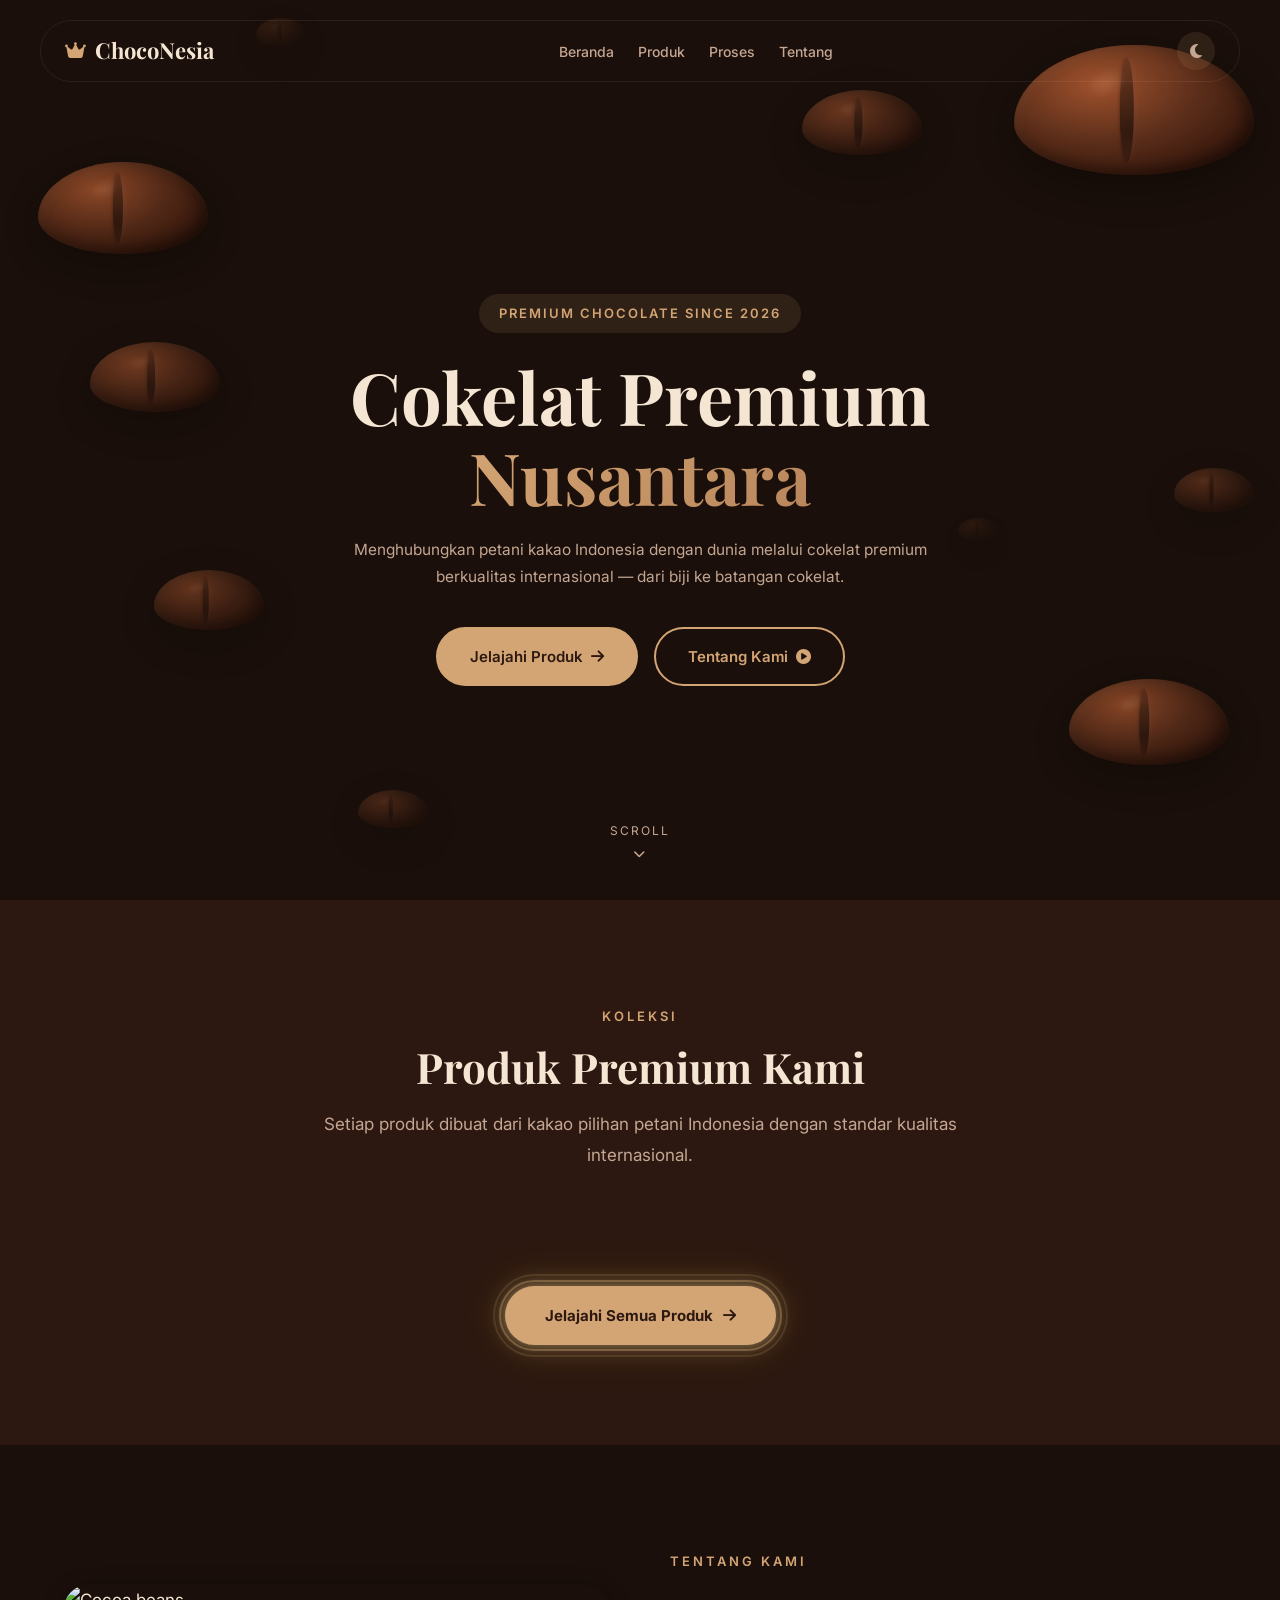
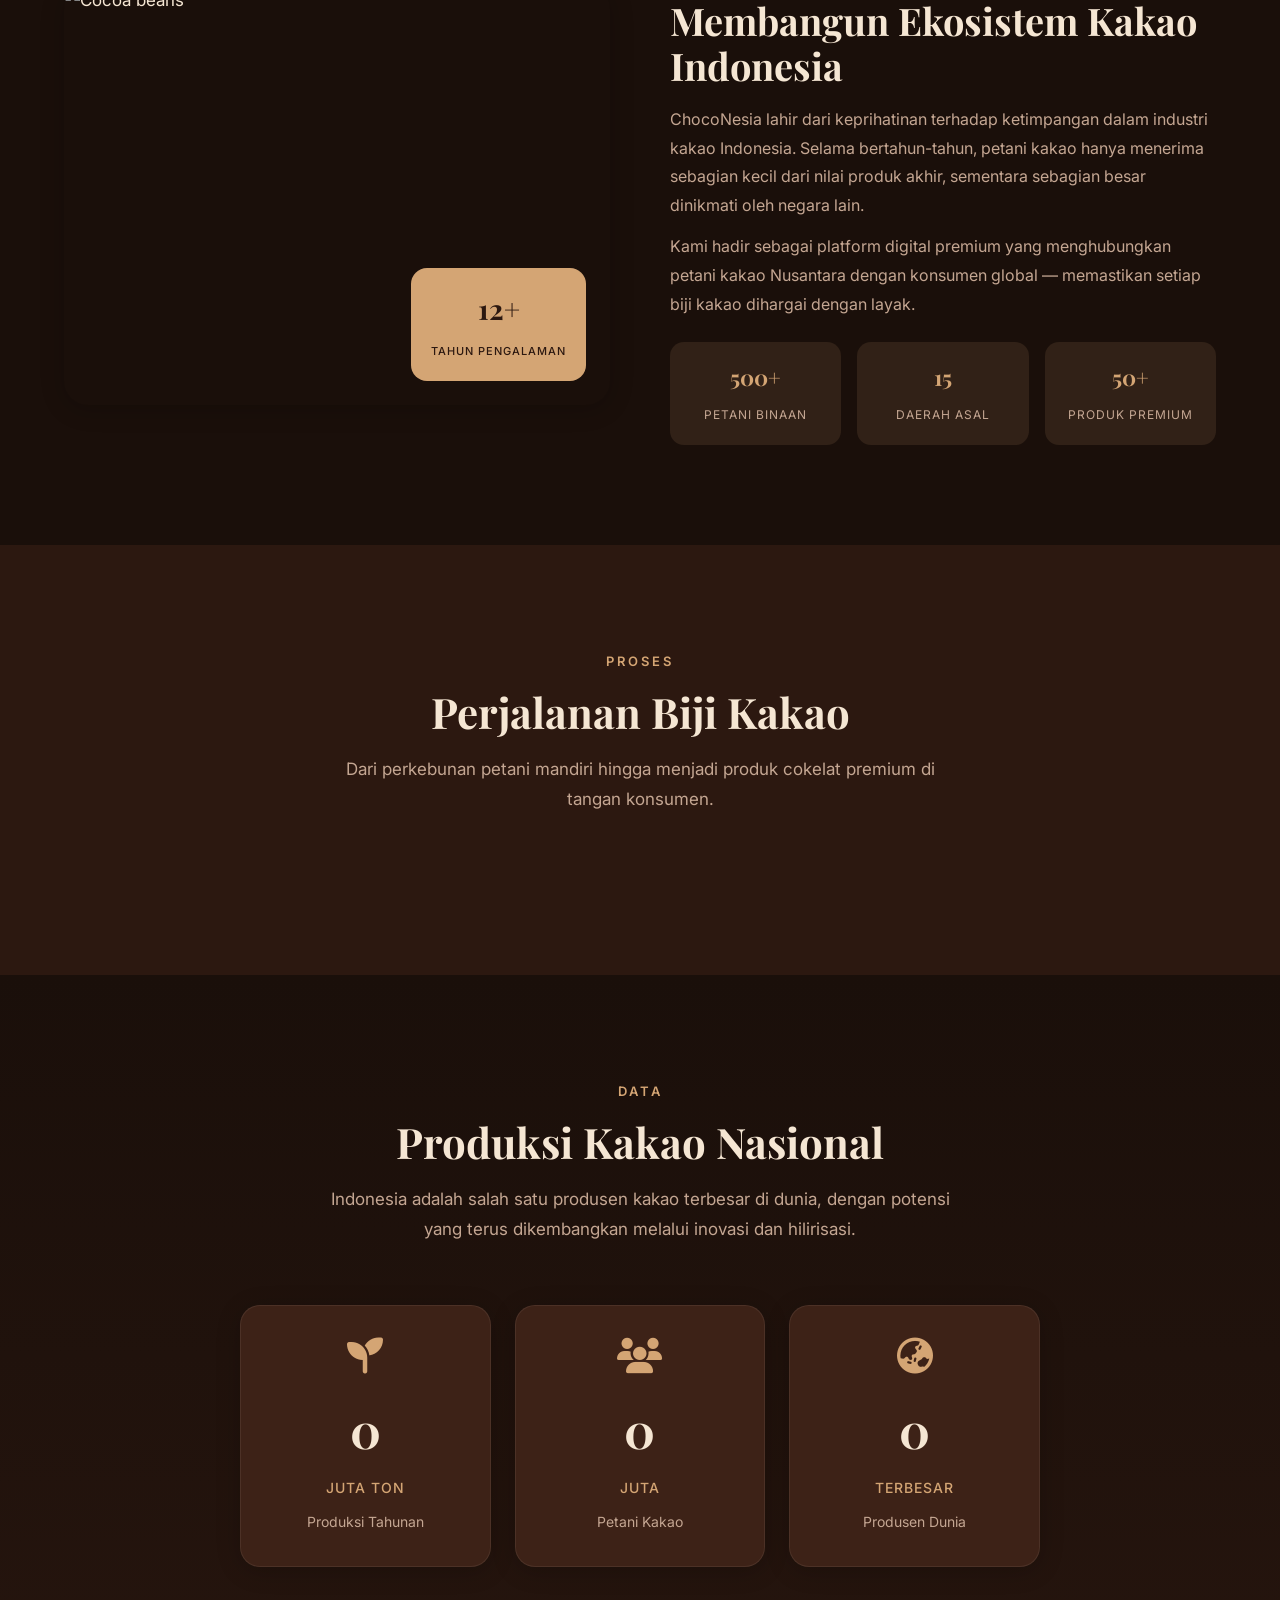
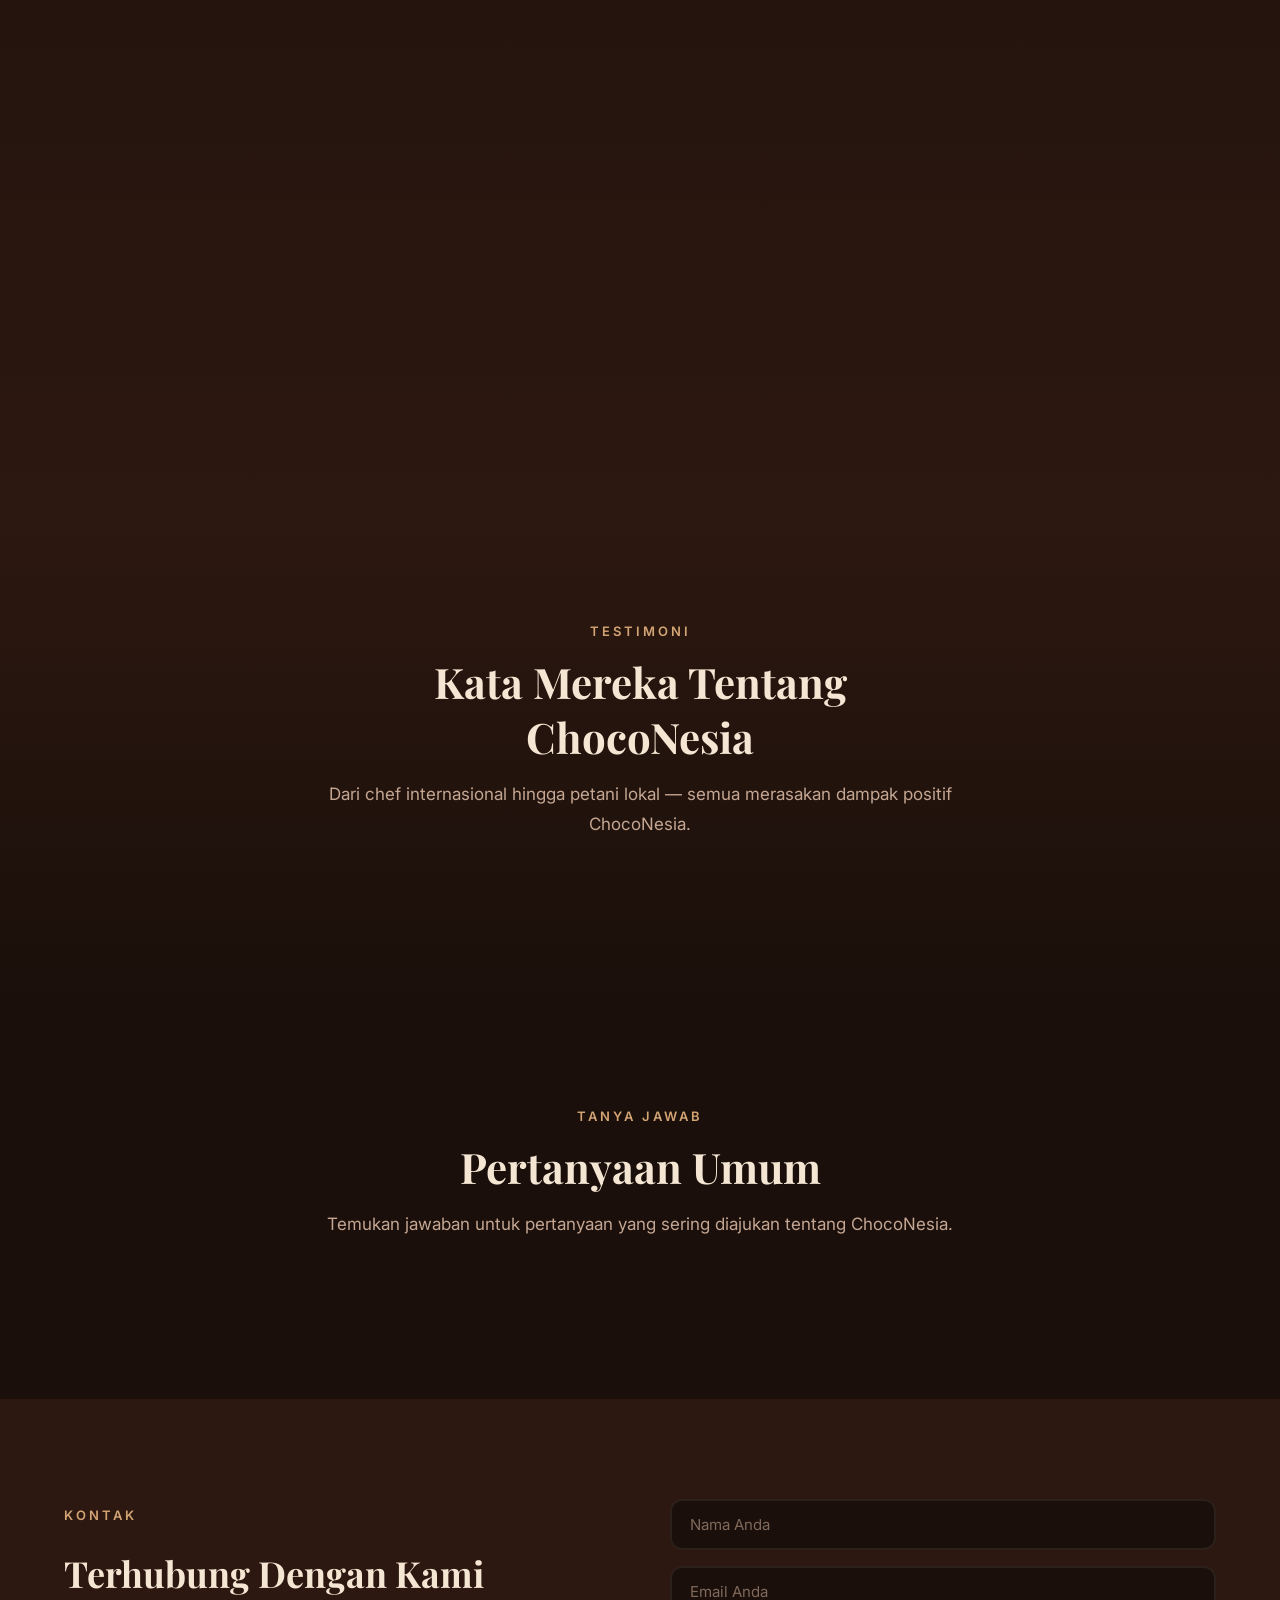
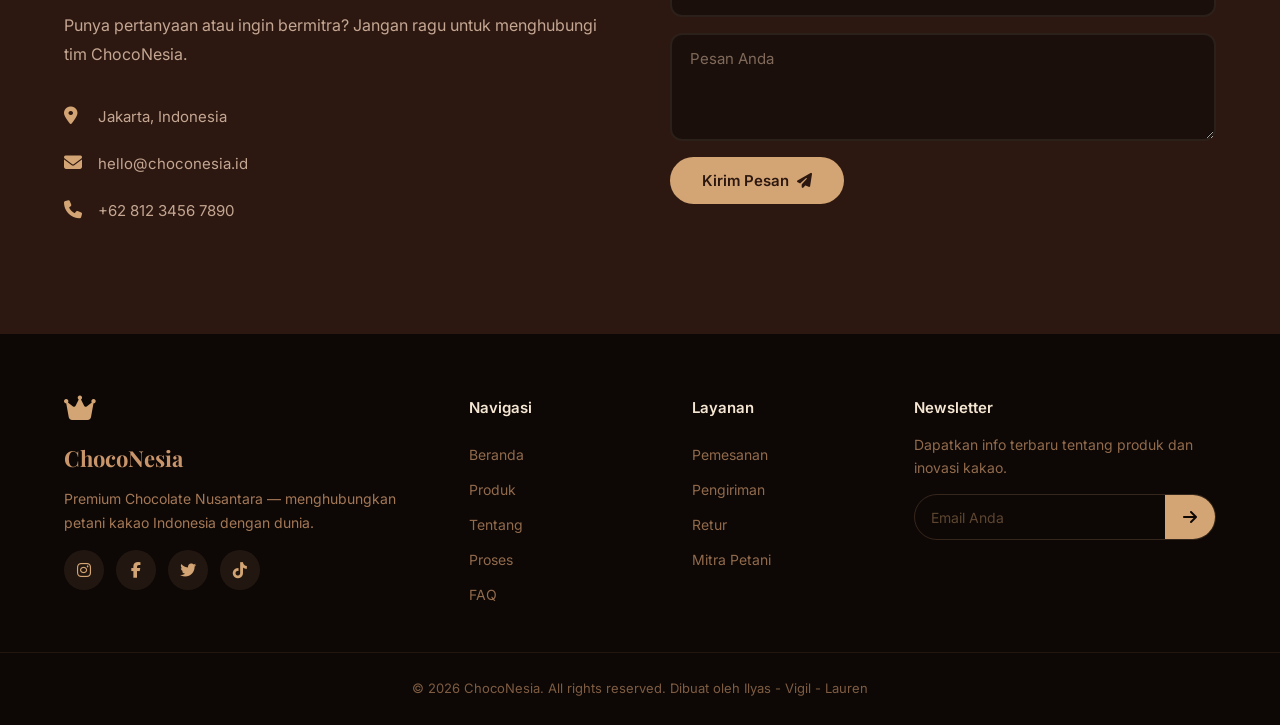
==== index.html @ caf0aa4d "update style dan index" ====
<!DOCTYPE html>
<html lang="id" data-theme="dark">

<head>
  <meta charset="UTF-8">
  <meta name="viewport" content="width=device-width, initial-scale=1.0">
  <title>ChocoNesia — Cokelat Premium Nusantara</title>
  <meta name="description"
    content="ChocoNesia — Platform digital premium untuk hilirisasi kakao Indonesia. Dari petani lokal ke konsumen global.">
  <link rel="preconnect" href="https://fonts.googleapis.com">
  <link
    href="https://fonts.googleapis.com/css2?family=Playfair+Display:wght@400;600;700&family=Inter:wght@300;400;500;600;700&display=swap"
    rel="stylesheet">
  <link rel="stylesheet" href="https://cdn.jsdelivr.net/npm/locomotive-scroll@4.1.4/dist/locomotive-scroll.min.css">
  <link rel="stylesheet" href="https://cdnjs.cloudflare.com/ajax/libs/font-awesome/6.5.1/css/all.min.css">
  <link rel="stylesheet" href="css/style.css">
  <link rel="icon" href="logo/cocoa-icon-fix-fix.png">
</head>

<body>
  <!-- LOADING SCREEN -->
  <!-- <div id="loading-screen">
    <div class="loader-bean">
      <img src="images/cocoa-removebg.png" alt="logo">
    </div>
    <p class="loader-text">ChocoNesia</p>
    <div class="loader-bar">
      <div class="loader-bar-fill"></div>
    </div>
  </div> -->

  <!-- NAVBAR -->
  <nav id="navbar">
    <div class="nav-inner container">
      <a href="#hero" class="nav-logo">
        <i class="fas fa-crown"></i> ChocoNesia
      </a>
      <ul id="nav-menu" class="nav-menu">
        <li><a href="#hero" class="nav-link">Beranda</a></li>
        <li><a href="produk.html" class="nav-link" data-section="products">Produk</a></li>
        <li><a href="proses.html" class="nav-link" data-section="timeline">Proses</a></li>
        <li><a href="tentang.html" class="nav-link" data-section="about">Tentang</a></li>
      </ul>
      <div class="nav-actions">
        <button id="theme-toggle" class="theme-btn" aria-label="Toggle theme">
          <i class="fas fa-moon"></i>
        </button>
        <button id="hamburger" class="hamburger" aria-label="Menu">
          <span></span><span></span><span></span>
        </button>
      </div>
    </div>
  </nav>
  <div id="scroll-bar" class="scroll-bar"></div>

  <div data-scroll-container id="scroll-container">

    <!-- HERO -->
    <section id="hero" class="hero">
      <div class="hero-particles" id="hero-particles"></div>
      <div class="container hero-content">
        <span class="hero-badge">Premium Chocolate Since 2026</span>
        <h1 class="hero-title">
          Cokelat Premium<br>
          <span class="hero-title-accent">Nusantara</span>
        </h1>
        <p class="hero-desc">
          Menghubungkan petani kakao Indonesia dengan dunia melalui cokelat premium<br>
          berkualitas internasional — dari biji ke batangan cokelat.
        </p>
        <div class="hero-actions">
          <a href="produk.html" class="btn-primary">Jelajahi Produk <i class="fas fa-arrow-right"></i></a>
          <a href="tentang.html" class="btn-outline">Tentang Kami <i class="fas fa-play-circle"></i></a>
        </div>
      </div>
      <div class="cocoa-bean bean-main" data-depth="1.0" data-rotate="30"></div>
      <div class="cocoa-bean bean-lg-1" data-depth="0.85" data-rotate="-25"></div>
      <div class="cocoa-bean bean-lg-2" data-depth="0.8" data-rotate="50"></div>
      <div class="cocoa-bean bean-md-1" data-depth="0.65" data-rotate="10"></div>
      <div class="cocoa-bean bean-md-2" data-depth="0.6" data-rotate="-40"></div>
      <div class="cocoa-bean bean-md-3" data-depth="0.55" data-rotate="60"></div>
      <div class="cocoa-bean bean-sm-1" data-depth="0.4" data-rotate="-15"></div>
      <div class="cocoa-bean bean-sm-2" data-depth="0.35" data-rotate="20"></div>
      <div class="cocoa-bean bean-tn-1" data-depth="0.2" data-rotate="-55"></div>
      <div class="cocoa-bean bean-tn-2" data-depth="0.15" data-rotate="35"></div>
      <div class="scroll-indicator">
        <span>Scroll</span>
        <i class="fas fa-chevron-down"></i>
      </div>
    </section>

    <!-- PRODUCTS -->
    <section id="products" class="section products">
      <div class="container">
        <div class="section-header">
          <span class="section-tag">Koleksi</span>
          <h2>Produk Premium Kami</h2>
          <p>Setiap produk dibuat dari kakao pilihan petani Indonesia dengan standar kualitas internasional.</p>
        </div>
        <div id="products-grid" class="products-grid"></div>
        <div class="explore-btn-wrapper">
          <a href="produk.html" class="btn-explore-all" id="btn-explore-all">
            <span>Jelajahi Semua Produk</span>
            <i class="fas fa-arrow-right"></i>
          </a>
        </div>
      </div>
    </section>

    <!-- ABOUT -->
    <section id="about" class="section about">
      <div class="container">
        <div class="about-grid">
          <div class="about-image">
            <div class="about-img-wrapper">
              <img src="https://cdn.britannica.com/60/190360-050-0A5E06CB/Cocoa-powder-cocoa-beans.jpg" alt="Cocoa beans"
                loading="lazy">
              <div class="about-exp-badge">
                <span class="about-exp-num">12+</span>
                <span>Tahun Pengalaman</span>
              </div>
            </div>
          </div>
          <div class="about-text">
            <span class="section-tag">Tentang Kami</span>
            <h2>Membangun Ekosistem Kakao Indonesia</h2>
            <p>ChocoNesia lahir dari keprihatinan terhadap ketimpangan dalam industri kakao Indonesia. Selama
              bertahun-tahun, petani kakao hanya menerima sebagian kecil dari nilai produk akhir, sementara sebagian
              besar dinikmati oleh negara lain.</p>
            <p>Kami hadir sebagai platform digital premium yang menghubungkan petani kakao Nusantara dengan konsumen
              global — memastikan setiap biji kakao dihargai dengan layak.</p>
            <div class="about-stats">
              <div><strong>500+</strong><span>Petani Binaan</span></div>
              <div><strong>15</strong><span>Daerah Asal</span></div>
              <div><strong>50+</strong><span>Produk Premium</span></div>
            </div>
          </div>
        </div>
      </div>
    </section>

    <!-- TIMELINE -->
    <section id="timeline" class="section timeline">
      <div class="container">
        <div class="section-header">
          <span class="section-tag">Proses</span>
          <h2>Perjalanan Biji Kakao</h2>
          <p>Dari perkebunan petani mandiri hingga menjadi produk cokelat premium di tangan konsumen.</p>
        </div>
        <div id="timeline-container" class="timeline-container"></div>
      </div>
    </section>

    <!-- STATISTICS -->
    <section id="statistics" class="section statistics">
      <div class="container">
        <div class="section-header">
          <span class="section-tag">Data</span>
          <h2>Produksi Kakao Nasional</h2>
          <p>Indonesia adalah salah satu produsen kakao terbesar di dunia, dengan potensi yang terus dikembangkan
            melalui inovasi dan hilirisasi.</p>
        </div>
        <div class="stats-grid">
          <div class="stat-card">
            <i class="fas fa-seedling"></i>
            <span class="counter-number" data-target="1.5">0</span>
            <span class="stat-unit">Juta Ton</span>
            <p>Produksi Tahunan</p>
          </div>
          <div class="stat-card">
            <i class="fas fa-users"></i>
            <span class="counter-number" data-target="1.8">0</span>
            <span class="stat-unit">Juta</span>
            <p>Petani Kakao</p>
          </div>
          <div class="stat-card">
            <i class="fas fa-globe-asia"></i>
            <span class="counter-number" data-target="3">0</span>
            <span class="stat-unit">Terbesar</span>
            <p>Produsen Dunia</p>
          </div>
        </div>
        <canvas id="production-chart" width="1100" height="400"></canvas>
      </div>
    </section>

    <!-- TESTIMONIALS -->
    <section id="testimonials" class="section testimonials">
      <div class="container">
        <div class="section-header">
          <span class="section-tag">Testimoni</span>
          <h2>Kata Mereka Tentang ChocoNesia</h2>
          <p>Dari chef internasional hingga petani lokal — semua merasakan dampak positif ChocoNesia.</p>
        </div>
        <div id="testimonials-grid" class="testimonials-grid"></div>
      </div>
    </section>

    <!-- FAQ -->
    <section id="faq" class="section faq">
      <div class="container">
        <div class="section-header">
          <span class="section-tag">Tanya Jawab</span>
          <h2>Pertanyaan Umum</h2>
          <p>Temukan jawaban untuk pertanyaan yang sering diajukan tentang ChocoNesia.</p>
        </div>
        <div id="faq-list" class="faq-list"></div>
      </div>
    </section>

    <!-- CONTACT -->
    <section id="contact" class="section contact">
      <div class="container">
        <div class="contact-grid">
          <div class="contact-info">
            <span class="section-tag">Kontak</span>
            <h2>Terhubung Dengan Kami</h2>
            <p>Punya pertanyaan atau ingin bermitra? Jangan ragu untuk menghubungi tim ChocoNesia.</p>
            <div class="contact-item"><i class="fas fa-map-marker-alt"></i><span>Jakarta, Indonesia</span></div>
            <div class="contact-item"><i class="fas fa-envelope"></i><span>hello@choconesia.id</span></div>
            <div class="contact-item"><i class="fas fa-phone"></i><span>+62 812 3456 7890</span></div>
          </div>
          <form class="contact-form">
            <input type="text" placeholder="Nama Anda" required>
            <input type="email" placeholder="Email Anda" required>
            <textarea rows="4" placeholder="Pesan Anda" required></textarea>
            <button type="submit" class="btn-primary">Kirim Pesan <i class="fas fa-paper-plane"></i></button>
          </form>
        </div>
      </div>
    </section>

    <!-- FOOTER -->
    <footer class="footer">
      <div class="container footer-grid">
        <div class="footer-brand">
          <i class="fas fa-crown footer-logo-icon"></i>
          <h3>ChocoNesia</h3>
          <p>Premium Chocolate Nusantara — menghubungkan petani kakao Indonesia dengan dunia.</p>
          <div class="footer-social">
            <a href="#" aria-label="Instagram"><i class="fab fa-instagram"></i></a>
            <a href="#" aria-label="Facebook"><i class="fab fa-facebook-f"></i></a>
            <a href="#" aria-label="Twitter"><i class="fab fa-twitter"></i></a>
            <a href="#" aria-label="TikTok"><i class="fab fa-tiktok"></i></a>
          </div>
        </div>
        <div class="footer-links">
          <h4>Navigasi</h4>
          <a href="#hero">Beranda</a>
          <a href="produk.html">Produk</a>
          <a href="tentang.html">Tentang</a>
          <a href="proses.html">Proses</a>
          <a href="#faq">FAQ</a>
        </div>
        <div class="footer-links">
          <h4>Layanan</h4>
          <a href="#">Pemesanan</a>
          <a href="#">Pengiriman</a>
          <a href="#">Retur</a>
          <a href="#">Mitra Petani</a>
        </div>
        <div class="footer-newsletter">
          <h4>Newsletter</h4>
          <p>Dapatkan info terbaru tentang produk dan inovasi kakao.</p>
          <div class="newsletter-form">
            <input type="email" placeholder="Email Anda">
            <button><i class="fas fa-arrow-right"></i></button>
          </div>
        </div>
      </div>
      <div class="footer-bottom">
        <p>&copy; 2026 ChocoNesia. All rights reserved. Dibuat oleh Ilyas - Vigil - Lauren</p>
      </div>
    </footer>

  </div>

  <!-- PRODUCT MODAL -->
  <div id="product-modal" class="modal">
    <div class="modal-overlay"></div>
    <div class="modal-content">
      <button id="modal-close" class="modal-close"><i class="fas fa-times"></i></button>
      <div id="modal-body"></div>
    </div>
  </div>

  <!-- BACK TO TOP -->
  <button id="back-to-top" class="back-to-top"><i class="fas fa-arrow-up"></i></button>

  <script src="https://cdn.jsdelivr.net/npm/chart.js@4.4.0/dist/chart.umd.min.js"></script>
  <script src="https://cdnjs.cloudflare.com/ajax/libs/vanilla-tilt/1.8.1/vanilla-tilt.min.js"></script>
  <script src="https://cdnjs.cloudflare.com/ajax/libs/gsap/3.12.5/gsap.min.js"></script>
  <script src="https://cdnjs.cloudflare.com/ajax/libs/gsap/3.12.5/ScrollTrigger.min.js"></script>
  <script src="https://cdn.jsdelivr.net/npm/locomotive-scroll@4.1.4/dist/locomotive-scroll.min.js"></script>
  <script src="js/script.js"></script>
</body>

</html>
---- css/style.css ----
/* ===== RESET & BASE ===== */
*, *::before, *::after {
  margin: 0;
  padding: 0;
  box-sizing: border-box;
}

html {
  scroll-behavior: smooth;
  overflow-x: hidden;
}

body {
  font-family: 'Inter', sans-serif;
  font-size: 17px;
  line-height: 1.8;
  background: var(--bg-primary);
  color: var(--text-primary);
  transition: background .5s ease, color .5s ease;
  overflow-x: hidden;
}

body.loading {
  overflow: hidden;
  height: 100vh;
}

img {
  max-width: 100%;
  display: block;
}

a {
  text-decoration: none;
  color: inherit;
}

ul {
  list-style: none;
}

button {
  cursor: pointer;
  border: none;
  background: none;
  font-family: inherit;
  font-size: inherit;
}

.container {
  width: 100%;
  max-width: 1200px;
  margin: 0 auto;
  padding: 0 24px;
}

.section {
  padding: 100px 0;
}

.section-header {
  text-align: center;
  max-width: 640px;
  margin: 0 auto 60px;
}

.section-header h2 {
  font-family: 'Playfair Display', serif;
  font-size: clamp(28px, 4vw, 42px);
  color: var(--heading-color);
  margin-bottom: 14px;
  line-height: 1.3;
}

.section-header p {
  color: var(--text-secondary);
  font-size: 17px;
  line-height: 1.8;
}

.section-tag {
  display: inline-block;
  font-size: 13px;
  font-weight: 600;
  letter-spacing: 3px;
  text-transform: uppercase;
  color: var(--accent);
  margin-bottom: 12px;
}

/* ===== CSS VARIABLES ===== */
:root {
  --bg-primary: #faf0e6;
  --bg-secondary: #f5e6d3;
  --bg-card: #ffffff;
  --text-primary: #2c1810;
  --text-secondary: #7a5a4a;
  --heading-color: #2c1810;
  --accent: #c9956b;
  --accent-hover: #b8855a;
  --accent-light: rgba(201, 149, 107, 0.12);
  --border-color: rgba(44, 24, 16, 0.08);
  --shadow: 0 4px 24px rgba(44, 24, 16, 0.06);
  --shadow-hover: 0 12px 48px rgba(44, 24, 16, 0.12);
  --navbar-bg: rgba(250, 240, 230, 0.85);
  --nav-link-hover: #c9956b;
  --modal-overlay: rgba(44, 24, 16, 0.5);
  --footer-bg: #2c1810;
  --footer-text: #d4a574;
  --btn-primary-text: #2c1810;
  --hero-overlay: linear-gradient(180deg, rgba(250,240,230,0) 0%, transparent 50%, rgba(250,240,230,0.4) 100%);
  --section-gradient: linear-gradient(180deg, var(--bg-secondary), var(--bg-primary));
  --section-gradient-alt: linear-gradient(180deg, var(--bg-primary), var(--bg-secondary));
}

[data-theme="dark"] {
  --bg-primary: #1a0f0a;
  --bg-secondary: #2c1810;
  --bg-card: #3d2217;
  --text-primary: #f5e6d3;
  --text-secondary: #c4a692;
  --heading-color: #f5e6d3;
  --accent: #d4a574;
  --accent-hover: #c9956b;
  --accent-light: rgba(212, 165, 116, 0.12);
  --border-color: rgba(245, 230, 211, 0.08);
  --shadow: 0 4px 24px rgba(0, 0, 0, 0.2);
  --shadow-hover: 0 12px 48px rgba(0, 0, 0, 0.3);
  --navbar-bg: rgba(26, 15, 10, 0.85);
  --nav-link-hover: #d4a574;
  --modal-overlay: rgba(0, 0, 0, 0.6);
  --footer-bg: #0d0705;
  --footer-text: #c9956b;
  --btn-primary-text: #2c1810;
  --hero-overlay: linear-gradient(180deg, rgba(26,15,10,0) 0%, transparent 50%, rgba(26,15,10,0.6) 100%);
  --section-gradient: linear-gradient(180deg, var(--bg-secondary), var(--bg-primary));
  --section-gradient-alt: linear-gradient(180deg, var(--bg-primary), var(--bg-secondary));
}

/* ===== LOADING SCREEN ===== */
/* #loading-screen {
  position: fixed;
  inset: 0;
  z-index: 10000;
  display: flex;
  flex-direction: column;
  align-items: center;
  justify-content: center;
  background: var(--bg-primary);
  transition: opacity .6s ease, visibility .6s ease;
}

#loading-screen.loaded {
  opacity: 0;
  visibility: hidden;
  pointer-events: none;
}

.loader-bean {
  font-size: 40px;
  color: var(--accent);
  animation: loaderPulse 1s ease-in-out infinite;
}

.loader-bean img {
  width: 100px;
  height: 100px;
  object-fit: contain;
} */

/* @keyframes loaderPulse {
  0%, 100% { transform: scale(1); }
  50% { transform: scale(1.25); }
}

.loader-text {
  font-family: 'Playfair Display', serif;
  font-size: 24px;
  color: var(--accent);
  margin-top: 16px;
  letter-spacing: 6px;
  text-transform: uppercase;
}

.loader-bar {
  width: 200px;
  height: 3px;
  background: var(--border-color);
  border-radius: 2px;
  margin-top: 20px;
  overflow: hidden;
}

.loader-bar-fill {
  width: 0;
  height: 100%;
  background: linear-gradient(90deg, var(--accent), #c9956b);
  border-radius: 2px;
  animation: loaderFill 2s ease forwards;
}

@keyframes loaderFill {
  0% { width: 0%; }
  100% { width: 100%; }
} */

/* ===== NAVBAR ===== */
#navbar {
  position: fixed;
  top: 20px;
  left: 24px;
  right: 24px;
  z-index: 9999;
  display: flex;
  justify-content: center;
  transition: all .4s ease;
  pointer-events: none;
}

.nav-inner {
  width: 100%;
  max-width: 1200px;
  display: flex;
  align-items: center;
  justify-content: space-between;
  padding: 10px 24px;
  border-radius: 100px;
  background: transparent;
  border: 1px solid var(--border-color);
  transition: all .4s ease;
  position: relative;
  pointer-events: auto;
  overflow: hidden;
}

#navbar.scrolled .nav-inner {
  background: var(--navbar-bg);
  backdrop-filter: blur(24px);
  -webkit-backdrop-filter: blur(24px);
  box-shadow: var(--shadow);
  border-color: var(--accent-light);
}

.nav-logo {
  font-family: 'Playfair Display', serif;
  font-size: 22px;
  font-weight: 700;
  display: flex;
  align-items: center;
  gap: 10px;
  color: var(--heading-color);
}

.nav-logo i {
  color: var(--accent);
  font-size: 18px;
}

.nav-menu {
  display: flex;
  align-items: center;
  gap: 24px;
}

.nav-link {
  font-size: 14px;
  font-weight: 500;
  color: var(--text-secondary);
  transition: color .3s;
  position: relative;
  padding: 4px 0;
}

.nav-link::after {
  content: '';
  position: absolute;
  bottom: 0;
  left: 0;
  width: 0;
  height: 2px;
  background: var(--accent);
  transition: width .3s;
  border-radius: 2px;
}

.nav-link:hover,
.nav-link.active {
  color: var(--nav-link-hover);
}

.nav-link.active::after,
.nav-link:hover::after {
  width: 100%;
}

.nav-actions {
  display: flex;
  align-items: center;
  gap: 10px;
}

.theme-btn {
  width: 38px;
  height: 38px;
  display: flex;
  align-items: center;
  justify-content: center;
  border-radius: 50%;
  color: var(--text-secondary);
  font-size: 16px;
  transition: all .3s;
  background: var(--accent-light);
}

.theme-btn:hover {
  color: var(--accent);
  background: var(--accent-light);
}

.hamburger {
  display: none;
  flex-direction: column;
  gap: 5px;
  padding: 4px;
  cursor: pointer;
}

.hamburger span {
  width: 24px;
  height: 2px;
  background: var(--heading-color);
  border-radius: 2px;
  transition: all .3s;
}

.hamburger.active span:nth-child(1) {
  transform: rotate(45deg) translate(5px, 5px);
}

.hamburger.active span:nth-child(2) {
  opacity: 0;
}

.hamburger.active span:nth-child(3) {
  transform: rotate(-45deg) translate(5px, -5px);
}

.scroll-bar {
  position: fixed;
  top: 0;
  left: 0;
  height: 3px;
  background: var(--accent);
  width: 0;
  transition: width .1s;
  z-index: 10000;
  border-radius: 0 2px 2px 0;
}

/* ===== HERO ===== */
.hero {
  min-height: 100vh;
  display: flex;
  align-items: center;
  justify-content: center;
  position: relative;
  overflow: hidden;
  background: var(--bg-primary);
  perspective: 1000px;
}

.hero::before {
  content: '';
  position: absolute;
  inset: 0;
  background: var(--hero-overlay);
  z-index: 1;
}

.hero-particles {
  position: absolute;
  inset: 0;
  z-index: 1;
  pointer-events: none;
}

.particle {
  position: absolute;
  border-radius: 50%;
  background: var(--accent);
  opacity: 0;
  animation: particleFloat 8s ease-in-out infinite;
}

@keyframes particleFloat {
  0%, 100% { opacity: 0; transform: translateY(0); }
  25% { opacity: 0.4; transform: translateY(-30px); }
  50% { opacity: 0.2; transform: translateY(-60px); }
  75% { opacity: 0.3; transform: translateY(-30px); }
}

.hero-content {
  position: relative;
  z-index: 2;
  text-align: center;
  max-width: 800px;
  padding-top: 80px;
}

.hero-badge {
  display: inline-block;
  padding: 8px 20px;
  background: var(--accent-light);
  color: var(--accent);
  font-size: 13px;
  font-weight: 600;
  letter-spacing: 2px;
  text-transform: uppercase;
  border-radius: 100px;
  margin-bottom: 24px;
}

.hero-title {
  font-family: 'Playfair Display', serif;
  font-size: clamp(36px, 6vw, 72px);
  font-weight: 700;
  color: var(--heading-color);
  line-height: 1.1;
  margin-bottom: 20px;
}

.hero-title-accent {
  background: linear-gradient(135deg, var(--accent), #b8855a);
  -webkit-background-clip: text;
  -webkit-text-fill-color: transparent;
  background-clip: text;
}

.hero-desc {
  font-size: clamp(15px, 1.2vw, 18px);
  color: var(--text-secondary);
  line-height: 1.8;
  margin-bottom: 36px;
}

.hero-actions {
  display: flex;
  gap: 16px;
  justify-content: center;
  flex-wrap: wrap;
}

.btn-primary {
  display: inline-flex;
  align-items: center;
  gap: 8px;
  padding: 14px 32px;
  background: var(--accent);
  color: var(--btn-primary-text);
  font-weight: 600;
  font-size: 15px;
  border-radius: 100px;
  transition: all .3s;
  border: 2px solid var(--accent);
}

.btn-primary:hover {
  background: var(--accent-hover);
  transform: translateY(-2px);
  box-shadow: 0 8px 24px rgba(201, 149, 107, 0.3);
}

.btn-outline {
  display: inline-flex;
  align-items: center;
  gap: 8px;
  padding: 14px 32px;
  color: var(--accent);
  font-weight: 600;
  font-size: 15px;
  border-radius: 100px;
  transition: all .3s;
  border: 2px solid var(--accent);
}

.btn-outline:hover {
  background: var(--accent);
  color: var(--btn-primary-text);
  transform: translateY(-2px);
}

.scroll-indicator {
  position: absolute;
  bottom: 40px;
  left: 50%;
  transform: translateX(-50%);
  z-index: 2;
  display: flex;
  flex-direction: column;
  align-items: center;
  gap: 6px;
  color: var(--text-secondary);
  font-size: 12px;
  letter-spacing: 2px;
  text-transform: uppercase;
  animation: bounce 2s infinite;
}

@keyframes bounce {
  0%, 100% { transform: translateX(-50%) translateY(0); }
  50% { transform: translateX(-50%) translateY(8px); }
}

/* ===== COCOA BEANS ===== */
.cocoa-bean {
  position: absolute;
  z-index: 1;
  pointer-events: none;
  will-change: transform;
  border-radius: 50% 50% 50% 50% / 60% 60% 40% 40%;
  background: radial-gradient(ellipse at 35% 30%, #a0522d, #5c2e1a 45%, #3b1a0e 75%, #241009);
  box-shadow: inset -6px -4px 16px rgba(0, 0, 0, 0.5), inset 3px 3px 12px rgba(255, 200, 150, 0.08), 0 12px 40px rgba(0, 0, 0, 0.3);
  overflow: hidden;
}

.cocoa-bean::before {
  content: '';
  position: absolute;
  top: 12%;
  left: 47%;
  width: 6%;
  height: 76%;
  background: linear-gradient(180deg, rgba(0, 0, 0, 0.15), rgba(0, 0, 0, 0.4) 30%, rgba(0, 0, 0, 0.5) 70%, rgba(0, 0, 0, 0.2));
  border-radius: 50%;
  transform: translateX(-50%);
  box-shadow: 2px 0 4px rgba(255, 255, 255, 0.04), -1px 0 3px rgba(0, 0, 0, 0.2);
}

.cocoa-bean::after {
  content: '';
  position: absolute;
  top: 18%;
  left: 30%;
  width: 18%;
  height: 22%;
  background: radial-gradient(ellipse, rgba(255, 220, 180, 0.10), transparent 70%);
  border-radius: 50%;
  transform: rotate(-25deg);
}

.bean-main { top: 5%; right: 2%; width: 240px; height: 130px; opacity: 1; }
.bean-main::before { top: 10%; height: 80%; }
.bean-lg-1 { top: 18%; left: 3%; width: 170px; height: 92px; opacity: 0.85; }
.bean-lg-2 { bottom: 15%; right: 4%; width: 160px; height: 86px; opacity: 0.8; }
.bean-md-1 { top: 38%; left: 7%; width: 130px; height: 70px; opacity: 0.65; }
.bean-md-2 { top: 10%; right: 28%; width: 120px; height: 65px; opacity: 0.6; }
.bean-md-3 { bottom: 30%; left: 12%; width: 110px; height: 60px; opacity: 0.55; }
.bean-sm-1 { top: 52%; right: 2%; width: 80px; height: 44px; opacity: 0.4; }
.bean-sm-2 { bottom: 8%; left: 28%; width: 70px; height: 38px; opacity: 0.35; }
.bean-tn-1 { top: 2%; left: 20%; width: 50px; height: 28px; opacity: 0.2; }
.bean-tn-2 { bottom: 40%; right: 22%; width: 40px; height: 22px; opacity: 0.15; }

/* ===== PRODUCTS ===== */
.products {
  background: var(--bg-secondary);
}

.products-grid {
  display: grid;
  grid-template-columns: repeat(auto-fill, minmax(260px, 1fr));
  gap: 28px;
}

.product-card {
  background: var(--bg-card);
  border-radius: 20px;
  overflow: hidden;
  box-shadow: var(--shadow);
  transition: all .4s;
  cursor: pointer;
  padding: 24px;
  text-align: center;
  border: 1px solid var(--border-color);
}

.product-card:hover {
  transform: translateY(-8px);
  box-shadow: var(--shadow-hover);
}

.product-card img {
  width: 100%;
  height: 200px;
  object-fit: cover;
  border-radius: 14px;
  margin-bottom: 18px;
}

.product-card h3 {
  font-family: 'Playfair Display', serif;
  font-size: 18px;
  color: var(--heading-color);
  margin-bottom: 8px;
}

.product-desc {
  font-size: 14px;
  color: var(--text-secondary);
  margin-bottom: 14px;
  line-height: 1.7;
  display: -webkit-box;
  -webkit-line-clamp: 2;
  -webkit-box-orient: vertical;
  overflow: hidden;
}

.product-price {
  display: block;
  font-size: 20px;
  font-weight: 700;
  color: var(--accent);
  margin-bottom: 16px;
}

.btn-detail {
  padding: 10px 24px;
  background: var(--accent);
  color: var(--btn-primary-text);
  font-weight: 600;
  font-size: 14px;
  border-radius: 100px;
  transition: all .3s;
  border: 2px solid var(--accent);
}

.btn-detail:hover {
  background: var(--accent-hover);
  transform: translateY(-2px);
}

.explore-btn-wrapper {
  display: flex;
  justify-content: center;
  margin-top: 56px;
}

.btn-explore-all {
  position: relative;
  display: inline-flex;
  align-items: center;
  gap: 10px;
  padding: 16px 40px;
  background: var(--accent);
  color: var(--btn-primary-text);
  font-family: 'Inter', sans-serif;
  font-size: 15px;
  font-weight: 700;
  border-radius: 100px;
  text-decoration: none;
  transition: transform 0.3s ease, background 0.3s ease;
  box-shadow:
    0 0 10px 2px rgba(255, 235, 180, 0.25),
    0 0 22px 6px rgba(255, 220, 130, 0.15),
    0 0 40px 12px rgba(255, 200, 80, 0.08);
}

.btn-explore-all:hover {
  transform: translateY(-4px) scale(1.04);
  background: var(--accent-hover);
  box-shadow:
    0 0 14px 4px rgba(255, 235, 180, 0.35),
    0 0 30px 10px rgba(255, 220, 130, 0.22),
    0 0 55px 18px rgba(255, 200, 80, 0.12);
}

.btn-explore-all::before,
.btn-explore-all::after {
  content: '';
  position: absolute;
  inset: -6px;
  border-radius: 100px;
  border: 2px solid rgba(255, 220, 150, 0.25);
  animation: explore-ring 2.4s ease-out infinite;
}
.btn-explore-all::after {
  inset: -12px;
  border-color: rgba(255, 220, 150, 0.12);
  animation-delay: 0.8s;
}

@keyframes explore-ring {
  0%   { transform: scale(1);    opacity: 0.7; }
  60%  { transform: scale(1.12); opacity: 0; }
  100% { transform: scale(1.12); opacity: 0; }
}

.btn-explore-all i {
  transition: transform 0.3s ease;
}
.btn-explore-all:hover i {
  transform: translateX(5px);
}

/* ===== MODAL ===== */
.modal {
  position: fixed;
  inset: 0;
  z-index: 10001;
  display: flex;
  align-items: center;
  justify-content: center;
  opacity: 0;
  visibility: hidden;
  transition: all .4s;
}

.modal.active {
  opacity: 1;
  visibility: visible;
}

.modal-overlay {
  position: absolute;
  inset: 0;
  background: var(--modal-overlay);
}

.modal-content {
  position: relative;
  background: var(--bg-card);
  border-radius: 24px;
  padding: 40px;
  max-width: 520px;
  width: 90%;
  max-height: 85vh;
  overflow-y: auto;
  box-shadow: 0 24px 80px rgba(0, 0, 0, 0.3);
  transform: scale(0.9) translateY(20px);
  transition: all .4s;
  border: 1px solid var(--border-color);
}

.modal.active .modal-content {
  transform: scale(1) translateY(0);
}

.modal-close {
  position: absolute;
  top: 16px;
  right: 20px;
  font-size: 22px;
  color: var(--text-secondary);
  transition: color .3s;
  z-index: 2;
  width: 36px;
  height: 36px;
  display: flex;
  align-items: center;
  justify-content: center;
  border-radius: 50%;
  background: var(--bg-secondary);
}

.modal-close:hover {
  color: var(--accent);
}

#modal-body img {
  width: 100%;
  height: 220px;
  object-fit: cover;
  border-radius: 14px;
  margin-bottom: 20px;
}

#modal-body h2 {
  font-family: 'Playfair Display', serif;
  font-size: 24px;
  color: var(--heading-color);
  margin-bottom: 8px;
}

.modal-price {
  font-size: 22px;
  font-weight: 700;
  color: var(--accent);
  margin-bottom: 14px;
}

.modal-desc {
  color: var(--text-secondary);
  font-size: 15px;
  line-height: 1.7;
  margin-bottom: 18px;
}

.modal-list {
  list-style: disc;
  padding-left: 20px;
}

.modal-list li {
  color: var(--text-secondary);
  padding: 4px 0;
  font-size: 14px;
}

/* ===== ABOUT ===== */
.about-grid {
  display: grid;
  grid-template-columns: 1fr 1fr;
  gap: 60px;
  align-items: center;
}

.about-img-wrapper {
  position: relative;
  border-radius: 24px;
  overflow: hidden;
  box-shadow: var(--shadow);
}

.about-img-wrapper img {
  width: 100%;
  height: 420px;
  object-fit: cover;
  transition: transform .6s;
}

.about-img-wrapper:hover img {
  transform: scale(1.04);
}

.about-exp-badge {
  position: absolute;
  bottom: 24px;
  right: 24px;
  background: var(--accent);
  color: var(--btn-primary-text);
  padding: 16px 20px;
  border-radius: 16px;
  text-align: center;
}

.about-exp-num {
  display: block;
  font-size: 28px;
  font-weight: 700;
  font-family: 'Playfair Display', serif;
}

.about-exp-badge span:last-child {
  font-size: 11px;
  font-weight: 500;
  text-transform: uppercase;
  letter-spacing: 1px;
}

.about-text h2 {
  font-family: 'Playfair Display', serif;
  font-size: clamp(24px, 3.5vw, 38px);
  color: var(--heading-color);
  margin: 12px 0 16px;
  line-height: 1.2;
}

.about-text p {
  color: var(--text-secondary);
  font-size: 16px;
  line-height: 1.8;
  margin-bottom: 12px;
}

.about-stats {
  display: grid;
  grid-template-columns: repeat(3, 1fr);
  gap: 16px;
  margin-top: 24px;
}

.about-stats div {
  background: var(--accent-light);
  padding: 16px;
  border-radius: 14px;
  text-align: center;
}

.about-stats strong {
  display: block;
  font-family: 'Playfair Display', serif;
  font-size: 22px;
  color: var(--accent);
}

.about-stats span {
  font-size: 12px;
  color: var(--text-secondary);
  letter-spacing: 1px;
  text-transform: uppercase;
}

/* ===== TIMELINE ===== */
.timeline {
  background: var(--bg-secondary);
}

.timeline-container {
  position: relative;
  max-width: 800px;
  margin: 0 auto;
  padding: 0 20px;
}

.timeline-container::before {
  content: '';
  position: absolute;
  left: 50%;
  transform: translateX(-50%);
  width: 3px;
  height: 100%;
  background: linear-gradient(180deg, var(--accent), transparent);
}

.timeline-item {
  display: flex;
  align-items: flex-start;
  margin-bottom: 48px;
  position: relative;
}

.timeline-item::before {
  content: '';
  position: absolute;
  left: 50%;
  transform: translateX(-50%);
  width: 16px;
  height: 16px;
  background: var(--accent);
  border-radius: 50%;
  top: 8px;
  z-index: 2;
  border: 4px solid var(--bg-secondary);
  box-shadow: 0 0 0 2px var(--accent), 0 0 0 6px rgba(0,0,0,0.06);
}

.timeline-item:nth-child(odd) {
  flex-direction: row;
  padding-right: calc(50% + 40px);
}

.timeline-item:nth-child(even) {
  flex-direction: row-reverse;
  padding-left: calc(50% + 40px);
}

.timeline-content {
  background: var(--bg-card);
  padding: 24px;
  border-radius: 16px;
  box-shadow: var(--shadow);
  border: 1px solid var(--border-color);
  width: 100%;
  opacity: 0;
  transform: translateY(20px);
  transition: all .6s ease;
}

.timeline-item.revealed .timeline-content {
  opacity: 1;
  transform: translateY(0);
}

.timeline-year {
  font-size: 12px;
  font-weight: 600;
  color: var(--accent);
  letter-spacing: 2px;
  text-transform: uppercase;
}

.timeline-content h3 {
  font-family: 'Playfair Display', serif;
  font-size: 18px;
  color: var(--heading-color);
  margin: 6px 0 8px;
}

.timeline-content p {
  font-size: 15px;
  color: var(--text-secondary);
  line-height: 1.7;
}

.timeline-icon {
  position: absolute;
  top: 4px;
  left: 50%;
  transform: translateX(-50%);
  width: 40px;
  height: 40px;
  display: flex;
  align-items: center;
  justify-content: center;
  border-radius: 50%;
  font-size: 16px;
  color: var(--accent);
  z-index: 3;
  margin-top: -28px;
}

/* ===== STATISTICS ===== */
.statistics {
  background: var(--section-gradient-alt);
}

.stats-grid {
  display: grid;
  grid-template-columns: repeat(3, 1fr);
  gap: 24px;
  max-width: 800px;
  margin: 0 auto 48px;
}

.stat-card {
  text-align: center;
  background: var(--bg-card);
  padding: 32px 20px;
  border-radius: 20px;
  box-shadow: var(--shadow);
  border: 1px solid var(--border-color);
  transition: all .4s;
}

.stat-card:hover {
  transform: translateY(-6px);
  box-shadow: var(--shadow-hover);
}

.stat-card i {
  font-size: 36px;
  color: var(--accent);
  margin-bottom: 12px;
}

.stat-card .counter-number {
  display: block;
  font-family: 'Playfair Display', serif;
  font-size: clamp(32px, 4vw, 48px);
  font-weight: 700;
  color: var(--heading-color);
}

.stat-unit {
  font-size: 14px;
  font-weight: 500;
  color: var(--accent);
  text-transform: uppercase;
  letter-spacing: 1px;
}

.stat-card p {
  font-size: 14px;
  color: var(--text-secondary);
  margin-top: 6px;
}

#production-chart {
  max-width: 100%;
  display: block;
  border-radius: 12px;
}

/* ===== TESTIMONIALS ===== */
.testimonials {
  background: linear-gradient(180deg, var(--bg-secondary), var(--bg-primary));
}

.testimonials-grid {
  display: grid;
  grid-template-columns: repeat(auto-fill, minmax(300px, 1fr));
  gap: 28px;
}

.testimonial-card {
  background: var(--bg-card);
  padding: 32px;
  border-radius: 20px;
  box-shadow: var(--shadow);
  border: 1px solid var(--border-color);
  transition: all .4s;
  position: relative;
}

.testimonial-card:hover {
  transform: translateY(-6px);
  box-shadow: var(--shadow-hover);
}

.quote {
  font-size: 60px;
  color: var(--accent);
  line-height: 1;
  margin-bottom: -16px;
  font-family: 'Playfair Display', serif;
  opacity: 0.4;
}

.testimonial-card p {
  color: var(--text-secondary);
  font-size: 15px;
  line-height: 1.8;
  margin-bottom: 20px;
  font-style: italic;
}

.testimonial-author {
  display: flex;
  align-items: center;
  gap: 14px;
  padding-top: 16px;
  border-top: 1px solid var(--border-color);
}

.avatar {
  width: 48px;
  height: 48px;
  border-radius: 50%;
  object-fit: cover;
  border: 2px solid var(--accent);
}

.testimonial-author h4 {
  font-size: 15px;
  color: var(--heading-color);
}

.testimonial-author span {
  font-size: 12px;
  color: var(--text-secondary);
}

/* ===== FAQ ===== */
.faq {
  background: var(--bg-primary);
}

.faq-list {
  max-width: 720px;
  margin: 0 auto;
}

.faq-item {
  border: 1px solid var(--border-color);
  border-radius: 16px;
  margin-bottom: 12px;
  overflow: hidden;
  background: var(--bg-card);
  transition: all .3s;
}

.faq-item:hover {
  border-color: var(--accent);
}

.faq-question {
  width: 100%;
  display: flex;
  align-items: center;
  justify-content: space-between;
  padding: 18px 24px;
  font-size: 16px;
  font-weight: 500;
  color: var(--heading-color);
  text-align: left;
  transition: all .3s;
}

.faq-question:hover {
  color: var(--accent);
}

.faq-icon {
  font-size: 14px;
  transition: transform .3s;
  color: var(--accent);
}

.faq-item.active .faq-icon {
  transform: rotate(45deg);
}

.faq-answer {
  max-height: 0;
  overflow: hidden;
  transition: max-height .4s ease;
}

.faq-answer-inner {
  padding: 0 24px 18px;
  font-size: 15px;
  color: var(--text-secondary);
  line-height: 1.8;
}

/* ===== CONTACT ===== */
.contact {
  background: var(--bg-secondary);
}

.contact-grid {
  display: grid;
  grid-template-columns: 1fr 1fr;
  gap: 60px;
}

.contact-info h2 {
  font-family: 'Playfair Display', serif;
  font-size: clamp(24px, 3vw, 36px);
  color: var(--heading-color);
  margin: 12px 0 16px;
  line-height: 1.2;
}

.contact-info > p {
  color: var(--text-secondary);
  font-size: 16px;
  line-height: 1.8;
  margin-bottom: 24px;
}

.contact-item {
  display: flex;
  align-items: center;
  gap: 14px;
  padding: 10px 0;
  color: var(--text-secondary);
  font-size: 15px;
}

.contact-item i {
  width: 20px;
  color: var(--accent);
  font-size: 18px;
}

.contact-form {
  display: flex;
  flex-direction: column;
  gap: 16px;
}

.contact-form input,
.contact-form textarea {
  padding: 14px 18px;
  border: 2px solid var(--border-color);
  border-radius: 12px;
  font-size: 15px;
  font-family: 'Inter', sans-serif;
  background: var(--bg-primary);
  color: var(--text-primary);
  transition: all .3s;
  outline: none;
}

.contact-form input:focus,
.contact-form textarea:focus {
  border-color: var(--accent);
}

.contact-form input::placeholder,
.contact-form textarea::placeholder {
  color: var(--text-secondary);
  opacity: 0.6;
}

.contact-form .btn-primary {
  align-self: flex-start;
  border: none;
}

/* ===== FOOTER ===== */
.footer {
  background: var(--footer-bg);
  color: var(--footer-text);
  padding: 60px 0 0;
}

.footer-grid {
  display: grid;
  grid-template-columns: 2fr 1fr 1fr 1.5fr;
  gap: 40px;
}

.footer-brand h3 {
  font-family: 'Playfair Display', serif;
  font-size: 22px;
  margin: 12px 0 8px;
}

.footer-brand p {
  font-size: 14px;
  line-height: 1.7;
  opacity: 0.8;
}

.footer-logo-icon {
  font-size: 28px;
  color: var(--accent);
}

.footer-social {
  display: flex;
  gap: 12px;
  margin-top: 16px;
}

.footer-social a {
  width: 40px;
  height: 40px;
  display: flex;
  align-items: center;
  justify-content: center;
  border-radius: 50%;
  background: rgba(212, 165, 116, 0.1);
  color: var(--accent);
  transition: all .3s;
  font-size: 16px;
}

.footer-social a:hover {
  background: var(--accent);
  color: var(--footer-bg);
}

.footer-links h4 {
  font-size: 15px;
  font-weight: 600;
  margin-bottom: 16px;
  color: #f5e6d3;
}

.footer-links a {
  display: block;
  font-size: 14px;
  padding: 5px 0;
  opacity: 0.7;
  transition: all .3s;
}

.footer-links a:hover {
  opacity: 1;
  color: var(--accent);
  padding-left: 6px;
}

.footer-newsletter h4 {
  font-size: 15px;
  font-weight: 600;
  margin-bottom: 12px;
  color: #f5e6d3;
}

.footer-newsletter p {
  font-size: 14px;
  opacity: 0.7;
  margin-bottom: 14px;
  line-height: 1.7;
}

.newsletter-form {
  display: flex;
  border: 1px solid rgba(212, 165, 116, 0.2);
  border-radius: 100px;
  overflow: hidden;
}

.newsletter-form input {
  flex: 1;
  padding: 12px 16px;
  border: none;
  background: transparent;
  color: #f5e6d3;
  font-size: 14px;
  font-family: 'Inter', sans-serif;
  outline: none;
}

.newsletter-form input::placeholder {
  color: rgba(212, 165, 116, 0.4);
}

.newsletter-form button {
  padding: 12px 18px;
  background: var(--accent);
  color: var(--footer-bg);
  font-size: 16px;
  transition: all .3s;
}

.newsletter-form button:hover {
  background: var(--accent-hover);
}

.footer-bottom {
  text-align: center;
  padding: 24px 0;
  margin-top: 40px;
  border-top: 1px solid rgba(212, 165, 116, 0.1);
}

.footer-bottom p {
  font-size: 13px;
  opacity: 0.6;
}

.footer-bottom i {
  color: var(--accent);
}

/* ===== BACK TO TOP ===== */
.back-to-top {
  position: fixed;
  bottom: 30px;
  right: 30px;
  width: 48px;
  height: 48px;
  border-radius: 50%;
  background: var(--accent);
  color: var(--btn-primary-text);
  font-size: 18px;
  display: flex;
  align-items: center;
  justify-content: center;
  box-shadow: 0 4px 16px rgba(201, 149, 107, 0.3);
  z-index: 999;
  opacity: 0;
  visibility: hidden;
  transform: translateY(12px);
  transition: all .3s;
}

.back-to-top.visible {
  opacity: 1;
  visibility: visible;
  transform: translateY(0);
}

.back-to-top:hover {
  background: var(--accent-hover);
  transform: translateY(-3px);
}

/* ===== RESPONSIVE ===== */
@media (max-width: 992px) {
  .about-grid,
  .contact-grid,
  .footer-grid {
    grid-template-columns: 1fr;
    gap: 40px;
  }
  .footer-grid {
    grid-template-columns: 1fr 1fr;
  }
  .cocoa-bean {
    display: none;
  }
  .bean-main {
    display: block;
  }
}

@media (max-width: 768px) {
  #navbar {
    top: 12px;
    left: 12px;
    right: 12px;
    z-index: 9999;
  }
  .nav-inner {
    padding: 8px 16px;
    overflow: visible;
  }
  .nav-menu {
    position: fixed;
    top: 0;
    right: -100%;
    width: 280px;
    height: 100dvh;
    background: var(--bg-primary);
    flex-direction: column;
    padding: 90px 28px 32px;
    gap: 6px;
    transition: right .35s cubic-bezier(0.4, 0, 0.2, 1);
    box-shadow: -8px 0 40px rgba(0, 0, 0, 0.2);
    z-index: 9998;
    overflow-y: auto;
  }
  .nav-menu.active {
    right: 0;
  }
  .nav-menu::before {
    content: '';
    position: fixed;
    inset: 0;
    background: rgba(0, 0, 0, 0.4);
    z-index: -1;
    opacity: 0;
    visibility: hidden;
    transition: opacity .35s ease, visibility .35s ease;
    pointer-events: none;
    width: 100vw;
    height: 100vh;
  }
  .nav-menu.active::before {
    opacity: 1;
    visibility: visible;
    pointer-events: auto;
  }
  .nav-link {
    font-size: 15px;
    padding: 10px 0;
    display: block;
    width: 100%;
    border-bottom: 1px solid var(--border-color);
  }
  .nav-link::after {
    display: none;
  }
  .nav-link.active {
    color: var(--accent);
  }
  .hamburger {
    display: flex;
    z-index: 10000;
    position: relative;
  }
  .nav-link {
    font-size: 15px;
  }
  .hero-actions {
    flex-direction: column;
    align-items: center;
  }
  .about-grid,
  .contact-grid {
    grid-template-columns: 1fr;
    gap: 32px;
  }
  .stats-grid {
    grid-template-columns: 1fr;
    max-width: 360px;
  }
  .products-grid {
    grid-template-columns: repeat(auto-fill, minmax(220px, 1fr));
  }
  .timeline-item:nth-child(odd),
  .timeline-item:nth-child(even) {
    padding: 0 0 0 40px;
    flex-direction: row;
  }
  .timeline-container::before {
    left: 20px;
    transform: none;
  }
  .timeline-item::before {
    left: 20px;
    transform: none;
  }
  .timeline-icon {
    left: 20px;
    transform: none;
    margin-top: -28px;
  }
  .footer-grid {
    grid-template-columns: 1fr;
  }
  .section {
    padding: 60px 0;
  }
  .section-header {
    margin-bottom: 40px;
  }
  .filter-tabs {
    order: 3;
    width: 100%;
    overflow-x: auto;
    flex-wrap: nowrap;
    padding-bottom: 4px;
    -webkit-overflow-scrolling: touch;
  }
  .filter-btn {
    flex-shrink: 0;
    font-size: 11px;
    padding: 6px 14px;
  }
  .sort-wrapper {
    width: 100%;
  }
  .sort-select {
    width: 100%;
  }
}

@media (max-width: 480px) {
  #navbar {
    top: 8px;
    left: 8px;
    right: 8px;
  }
  .nav-inner {
    padding: 6px 12px;
  }
  .nav-logo {
    font-size: 18px;
  }
  .nav-logo i {
    font-size: 15px;
  }
  .theme-btn {
    width: 34px;
    height: 34px;
    font-size: 14px;
  }
  .hero-title {
    font-size: clamp(28px, 10vw, 40px);
  }
  .products-grid {
    grid-template-columns: 1fr;
  }
  .testimonials-grid {
    grid-template-columns: 1fr;
  }
  .modal-content {
    padding: 24px;
  }
}

/* ===== LOCOMOTIVE SCROLLBAR ===== */
.c-scrollbar {
  width: 6px;
}

.c-scrollbar_thumb {
  background: var(--accent);
  opacity: 0.3;
  border-radius: 3px;
  width: 4px;
  margin: 0 1px;
  transition: opacity .3s;
}

.c-scrollbar:hover .c-scrollbar_thumb {
  opacity: 0.6;
}

.has-scroll-scrolling .c-scrollbar_thumb {
  opacity: 0.5;
}

/* ===== HALAMAN PRODUK ===== */
.produk-hero {
  background: var(--bg-primary);
  padding: 140px 0 60px;
  text-align: center;
  position: relative;
  overflow: hidden;
}

.produk-hero::before {
  content: '';
  position: absolute;
  top: -100px; left: 50%;
  transform: translateX(-50%);
  width: 600px; height: 600px;
  background: radial-gradient(circle, var(--accent-glow, rgba(210,105,30,0.15)) 0%, transparent 70%);
  pointer-events: none;
}

.produk-hero-badge {
  display: inline-block;
  background: var(--accent-alpha, rgba(210,105,30,0.15));
  color: var(--accent);
  border: 1px solid var(--accent);
  border-radius: 100px;
  padding: 6px 18px;
  font-size: 13px;
  font-weight: 600;
  letter-spacing: 1px;
  text-transform: uppercase;
  margin-bottom: 18px;
}

.produk-hero h1 {
  font-family: 'Playfair Display', serif;
  font-size: clamp(32px, 5vw, 52px);
  color: var(--heading-color);
  margin-bottom: 14px;
}

.produk-hero h1 span { color: var(--accent); }

.produk-hero p {
  color: var(--text-secondary);
  font-size: 16px;
  max-width: 520px;
  margin: 0 auto;
}

/* ===== TOOLBAR ===== */
.produk-toolbar {
  background: var(--bg-secondary);
  padding: 32px 0 0;
  position: sticky;
  top: 70px;
  z-index: 100;
  border-bottom: 1px solid var(--border-color);
}

.toolbar-inner {
  display: flex;
  flex-wrap: wrap;
  align-items: center;
  gap: 14px;
  padding-bottom: 20px;
}

.search-box {
  flex: 1;
  min-width: 220px;
  position: relative;
}

.search-box i {
  position: absolute;
  left: 16px;
  top: 50%;
  transform: translateY(-50%);
  color: var(--text-secondary);
  font-size: 14px;
}

.search-box input {
  width: 100%;
  padding: 12px 16px 12px 42px;
  background: var(--bg-card);
  border: 1px solid var(--border-color);
  border-radius: 100px;
  color: var(--text-primary);
  font-family: 'Inter', sans-serif;
  font-size: 14px;
  outline: none;
  transition: border-color .3s;
}

.search-box input:focus { border-color: var(--accent); }
.search-box input::placeholder { color: var(--text-secondary); }

.filter-tabs {
  display: flex;
  gap: 6px;
  flex-wrap: wrap;
}

.filter-btn {
  padding: 8px 18px;
  background: var(--bg-card);
  border: 1px solid var(--border-color);
  border-radius: 100px;
  color: var(--text-secondary);
  font-family: 'Inter', sans-serif;
  font-size: 12px;
  font-weight: 600;
  letter-spacing: 0.5px;
  text-transform: uppercase;
  cursor: pointer;
  transition: all .3s ease;
  white-space: nowrap;
}

.filter-btn:hover {
  border-color: var(--accent);
  color: var(--accent);
  background: var(--accent-light);
}

.filter-btn.active {
  background: var(--accent);
  border-color: var(--accent);
  color: var(--btn-primary-text);
  box-shadow: 0 2px 12px rgba(201, 149, 107, 0.3);
}

.sort-wrapper {
  position: relative;
  display: flex;
  align-items: center;
}

.sort-wrapper i {
  position: absolute;
  left: 14px;
  color: var(--accent);
  font-size: 14px;
  pointer-events: none;
  z-index: 1;
}

.sort-select {
  padding: 10px 16px 10px 38px;
  background: var(--bg-card);
  border: 1.5px solid var(--border-color);
  border-radius: 100px;
  color: var(--text-primary);
  font-family: 'Inter', sans-serif;
  font-size: 13px;
  font-weight: 600;
  outline: none;
  cursor: pointer;
  transition: all .3s;
  appearance: none;
  -webkit-appearance: none;
  -moz-appearance: none;
  background-image: url("data:image/svg+xml,%3Csvg xmlns='http://www.w3.org/2000/svg' width='10' height='6' viewBox='0 0 10 6'%3E%3Cpath d='M1 1l4 4 4-4' stroke='%23c9956b' stroke-width='1.5' fill='none' stroke-linecap='round'/%3E%3C/svg%3E");
  background-repeat: no-repeat;
  background-position: right 14px center;
  padding-right: 36px;
}

.sort-select:hover {
  border-color: var(--accent);
}

.sort-select:focus {
  border-color: var(--accent);
  box-shadow: 0 0 0 3px var(--accent-light);
}

/* ===== PRODUK SECTION ===== */
.produk-section {
  background: var(--bg-secondary);
  padding: 48px 0 80px;
}

/* ===== OVERRIDE CARD UNTUK HALAMAN PRODUK ===== */
#produk-grid .product-card {
  text-align: left;
  padding: 0;
  overflow: hidden;
}

#produk-grid .product-card .card-img-wrapper {
  position: relative;
  overflow: hidden;
}

#produk-grid .product-card img {
  width: 100%;
  height: 220px;
  object-fit: cover;
  border-radius: 0;
  margin-bottom: 0;
  transition: transform .5s ease;
}

#produk-grid .product-card:hover img {
  transform: scale(1.06);
}

#produk-grid .product-card .card-badge {
  position: absolute;
  top: 14px;
  left: 14px;
  background: var(--accent);
  color: #fff;
  font-size: 11px;
  font-weight: 700;
  text-transform: uppercase;
  letter-spacing: .8px;
  padding: 4px 10px;
  border-radius: 100px;
}

#produk-grid .card-body {
  padding: 22px;
}

#produk-grid .card-category {
  font-size: 11px;
  font-weight: 600;
  text-transform: uppercase;
  letter-spacing: 1px;
  color: var(--accent);
  margin-bottom: 6px;
}

#produk-grid .product-card h3 {
  font-size: 17px;
  margin-bottom: 8px;
  text-align: left;
}

#produk-grid .card-stars {
  color: #f59e0b;
  font-size: 12px;
  margin-bottom: 12px;
}

#produk-grid .product-desc {
  font-size: 13px;
  margin-bottom: 16px;
  text-align: left;
}

#produk-grid .card-footer {
  display: flex;
  align-items: center;
  justify-content: space-between;
  gap: 12px;
}

#produk-grid .product-price {
  margin-bottom: 0;
  font-size: 18px;
  display: inline;
}

#produk-grid .btn-detail {
  padding: 9px 20px;
  font-size: 13px;
  flex-shrink: 0;
}

/* ===== PAGINATION ===== */
.pagination {
  display: flex;
  align-items: center;
  justify-content: center;
  gap: 8px;
  margin-top: 48px;
  flex-wrap: wrap;
}

.page-btn {
  width: 40px;
  height: 40px;
  border-radius: 10px;
  border: 1.5px solid var(--border-color);
  background: var(--bg-card);
  color: var(--text-secondary);
  font-family: 'Inter', sans-serif;
  font-size: 14px;
  font-weight: 600;
  cursor: pointer;
  transition: all .25s ease;
  display: flex;
  align-items: center;
  justify-content: center;
}

.page-btn:hover:not(.disabled):not(.active) {
  border-color: var(--accent);
  color: var(--accent);
  background: var(--bg-card);
}

.page-btn.active {
  background: var(--accent);
  border-color: var(--accent);
  color: #2c1810;
  box-shadow: 0 4px 12px rgba(201, 149, 107, 0.35);
}

.page-btn.disabled {
  opacity: 0.35;
  cursor: not-allowed;
}

.page-prev,
.page-next {
  font-size: 12px;
}

/* ===== HALAMAN PROSES ===== */
.proses-section {
  background: var(--bg-secondary);
  padding: 60px 0 100px;
}

.proses-timeline {
  max-width: 860px;
  margin: 0 auto;
  display: flex;
  flex-direction: column;
  gap: 32px;
}

.proses-card {
  display: flex;
  align-items: flex-start;
  gap: 24px;
  background: var(--bg-card);
  border: 1px solid var(--border-color);
  border-radius: 20px;
  padding: 32px;
  transition: all .4s ease;
  position: relative;
  overflow: hidden;
}

.proses-card::before {
  content: '';
  position: absolute;
  top: 0;
  left: 0;
  width: 4px;
  height: 100%;
  background: linear-gradient(180deg, var(--accent), transparent 80%);
  border-radius: 4px 0 0 4px;
}

.proses-card:hover {
  transform: translateX(6px);
  box-shadow: var(--shadow-hover);
  border-color: var(--accent-light);
}

.proses-num {
  font-family: 'Playfair Display', serif;
  font-size: 32px;
  font-weight: 700;
  color: var(--accent);
  opacity: 0.3;
  line-height: 1;
  flex-shrink: 0;
  width: 48px;
}

.proses-icon {
  flex-shrink: 0;
  width: 52px;
  height: 52px;
  display: flex;
  align-items: center;
  justify-content: center;
  background: var(--accent-light);
  border-radius: 14px;
  font-size: 22px;
  color: var(--accent);
  transition: all .3s ease;
}

.proses-card:hover .proses-icon {
  background: var(--accent);
  color: var(--btn-primary-text);
  transform: scale(1.05);
}

.proses-body {
  flex: 1;
  min-width: 0;
}

.proses-body h3 {
  font-family: 'Playfair Display', serif;
  font-size: 20px;
  color: var(--heading-color);
  margin-bottom: 10px;
}

.proses-body p {
  font-size: 15px;
  color: var(--text-secondary);
  line-height: 1.8;
  margin-bottom: 14px;
}

.proses-tags {
  display: flex;
  flex-wrap: wrap;
  gap: 8px;
}

.proses-tags span {
  display: inline-block;
  padding: 4px 14px;
  background: var(--accent-light);
  color: var(--accent);
  font-size: 11px;
  font-weight: 600;
  letter-spacing: 0.5px;
  text-transform: uppercase;
  border-radius: 100px;
  border: 1px solid transparent;
  transition: all .3s ease;
}

.proses-tags span:hover {
  border-color: var(--accent);
}

@media (max-width: 768px) {
  .proses-card {
    flex-direction: column;
    gap: 14px;
    padding: 24px;
  }
  .proses-num {
    width: auto;
    font-size: 24px;
  }
  .proses-icon {
    width: 44px;
    height: 44px;
    font-size: 18px;
  }
  .proses-body h3 {
    font-size: 18px;
  }
}
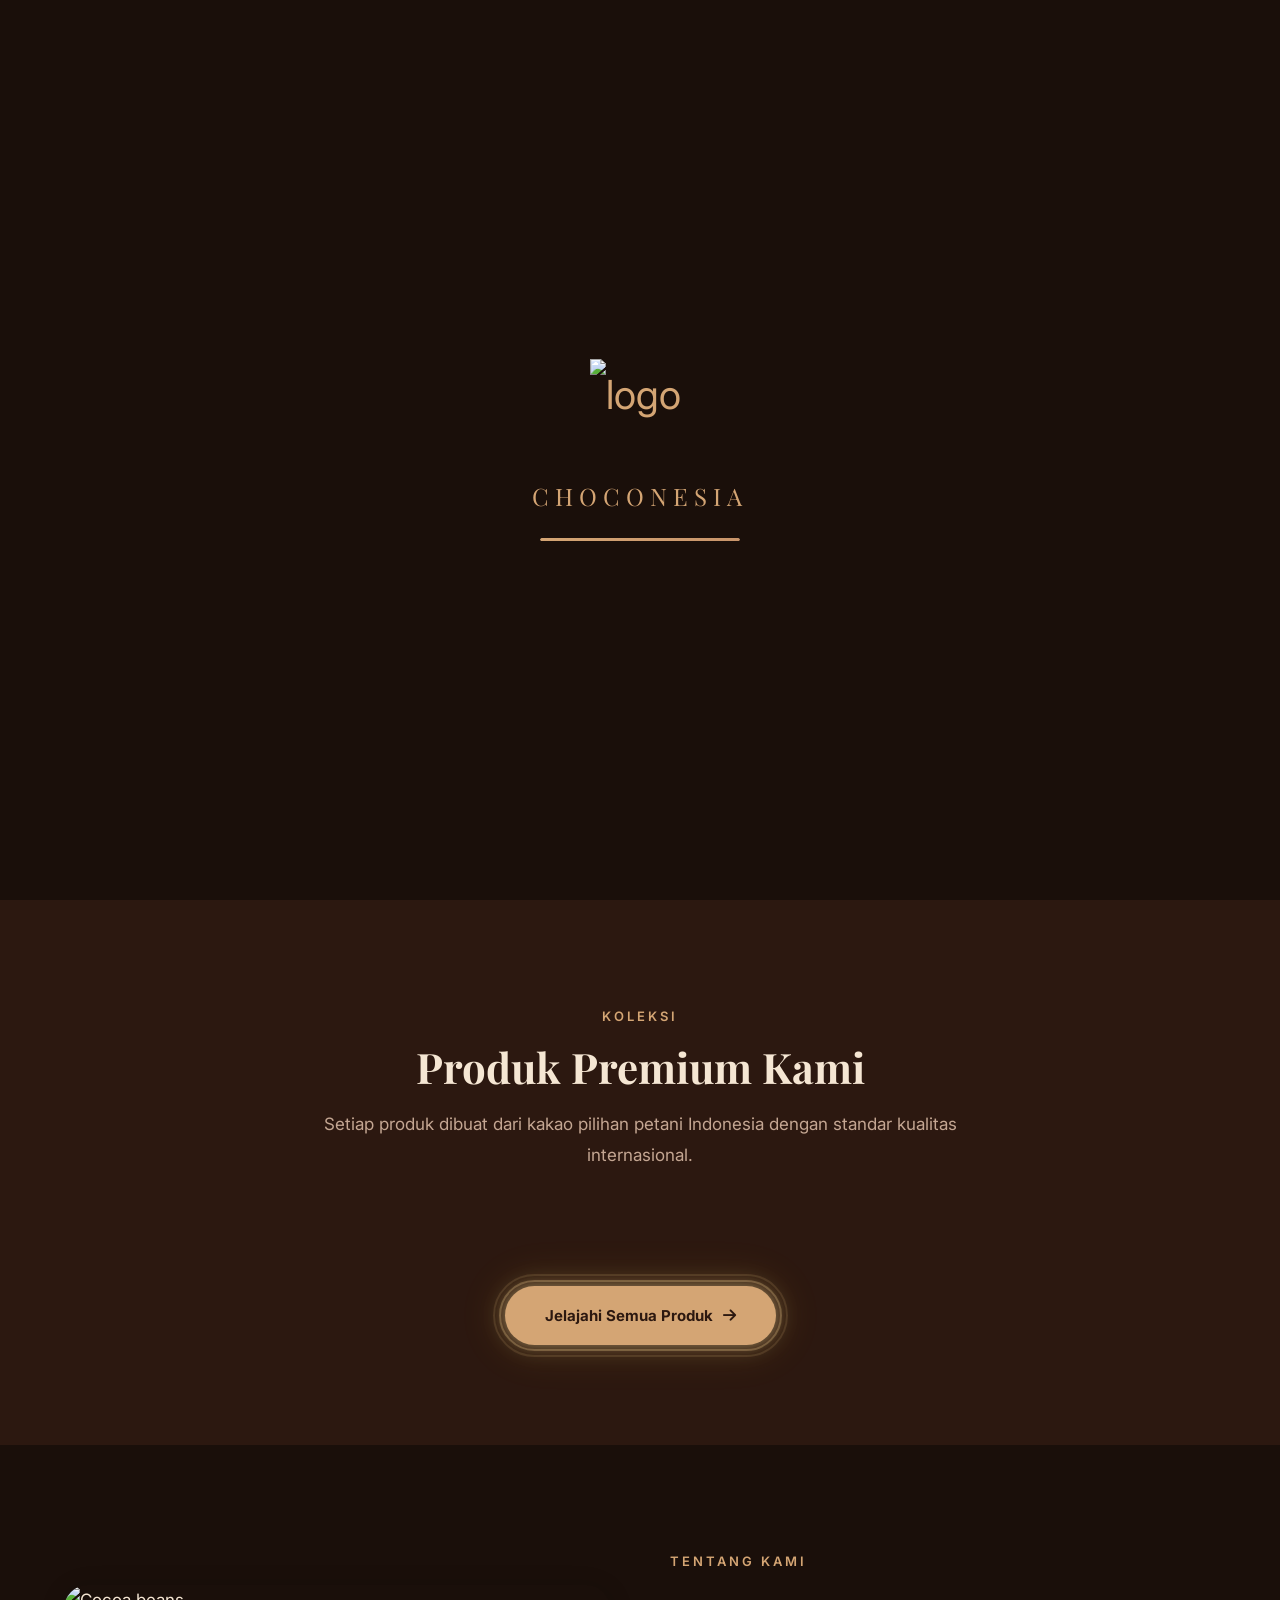
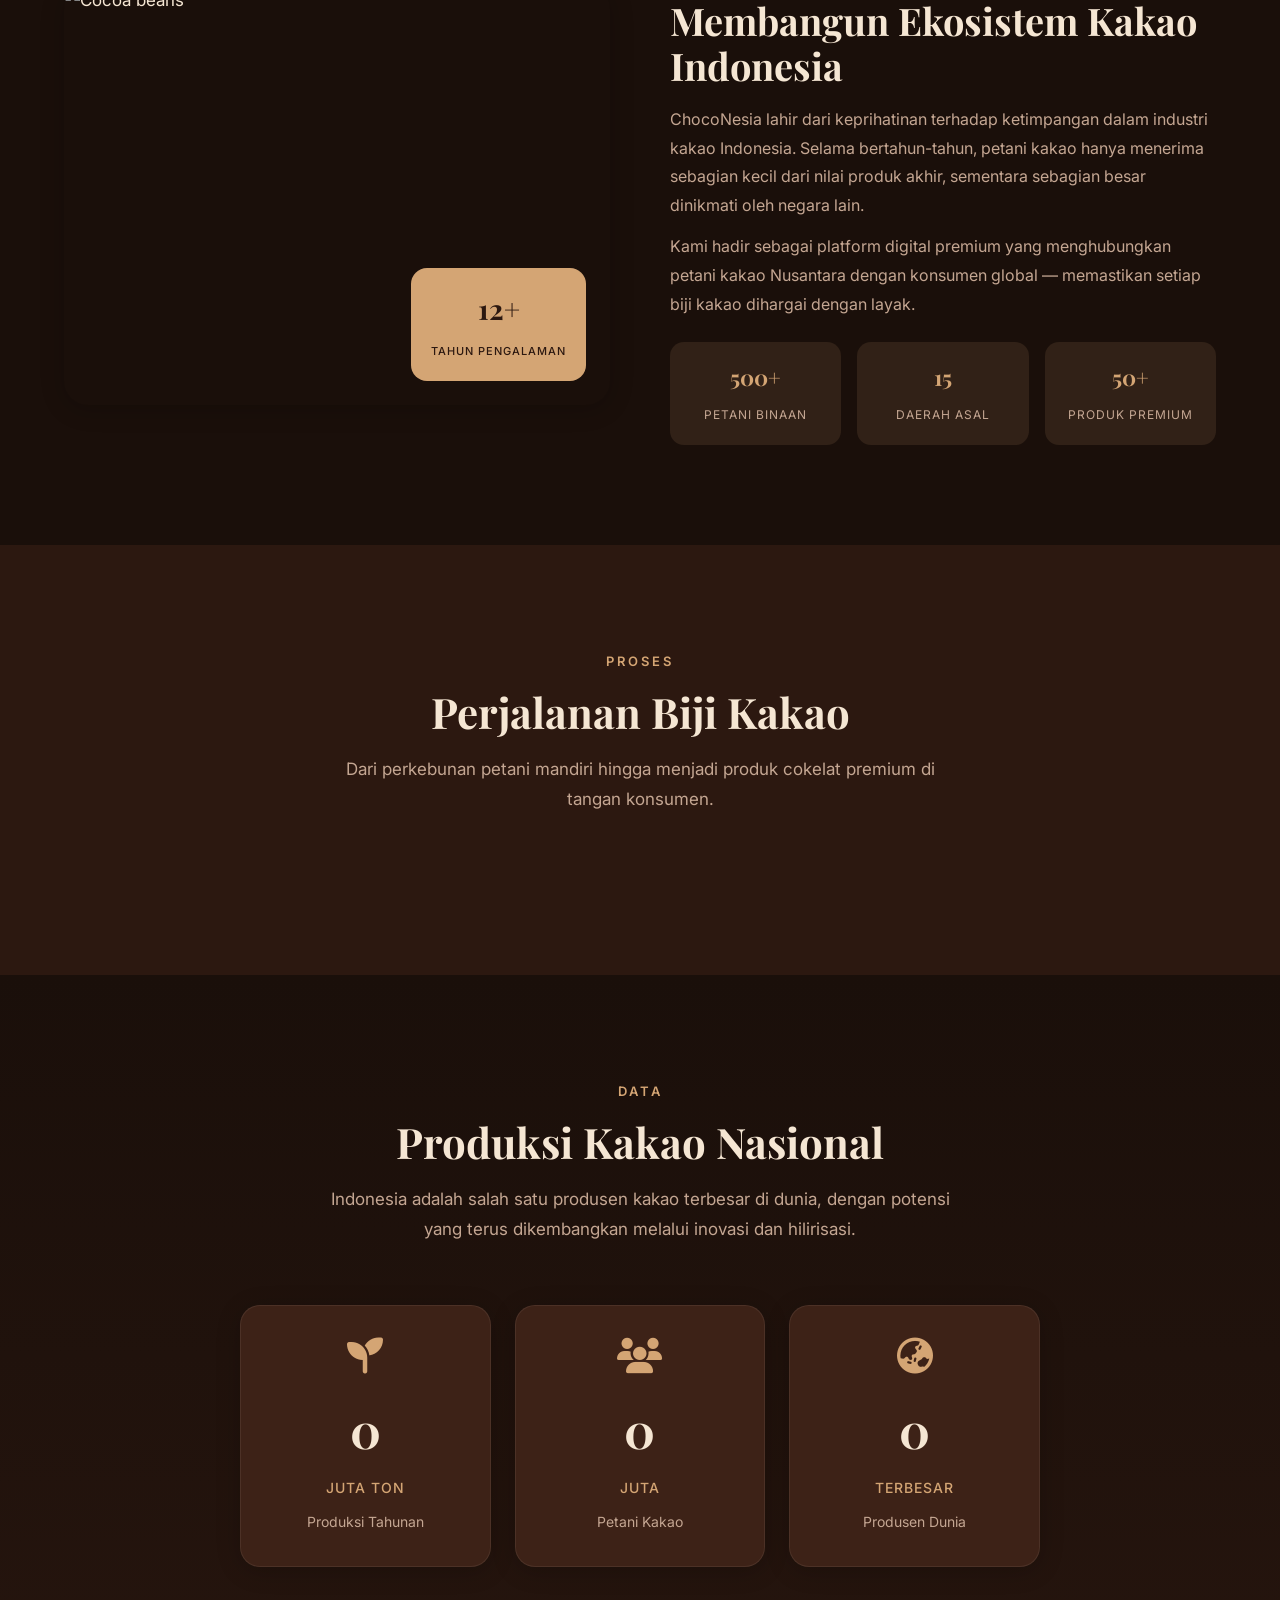
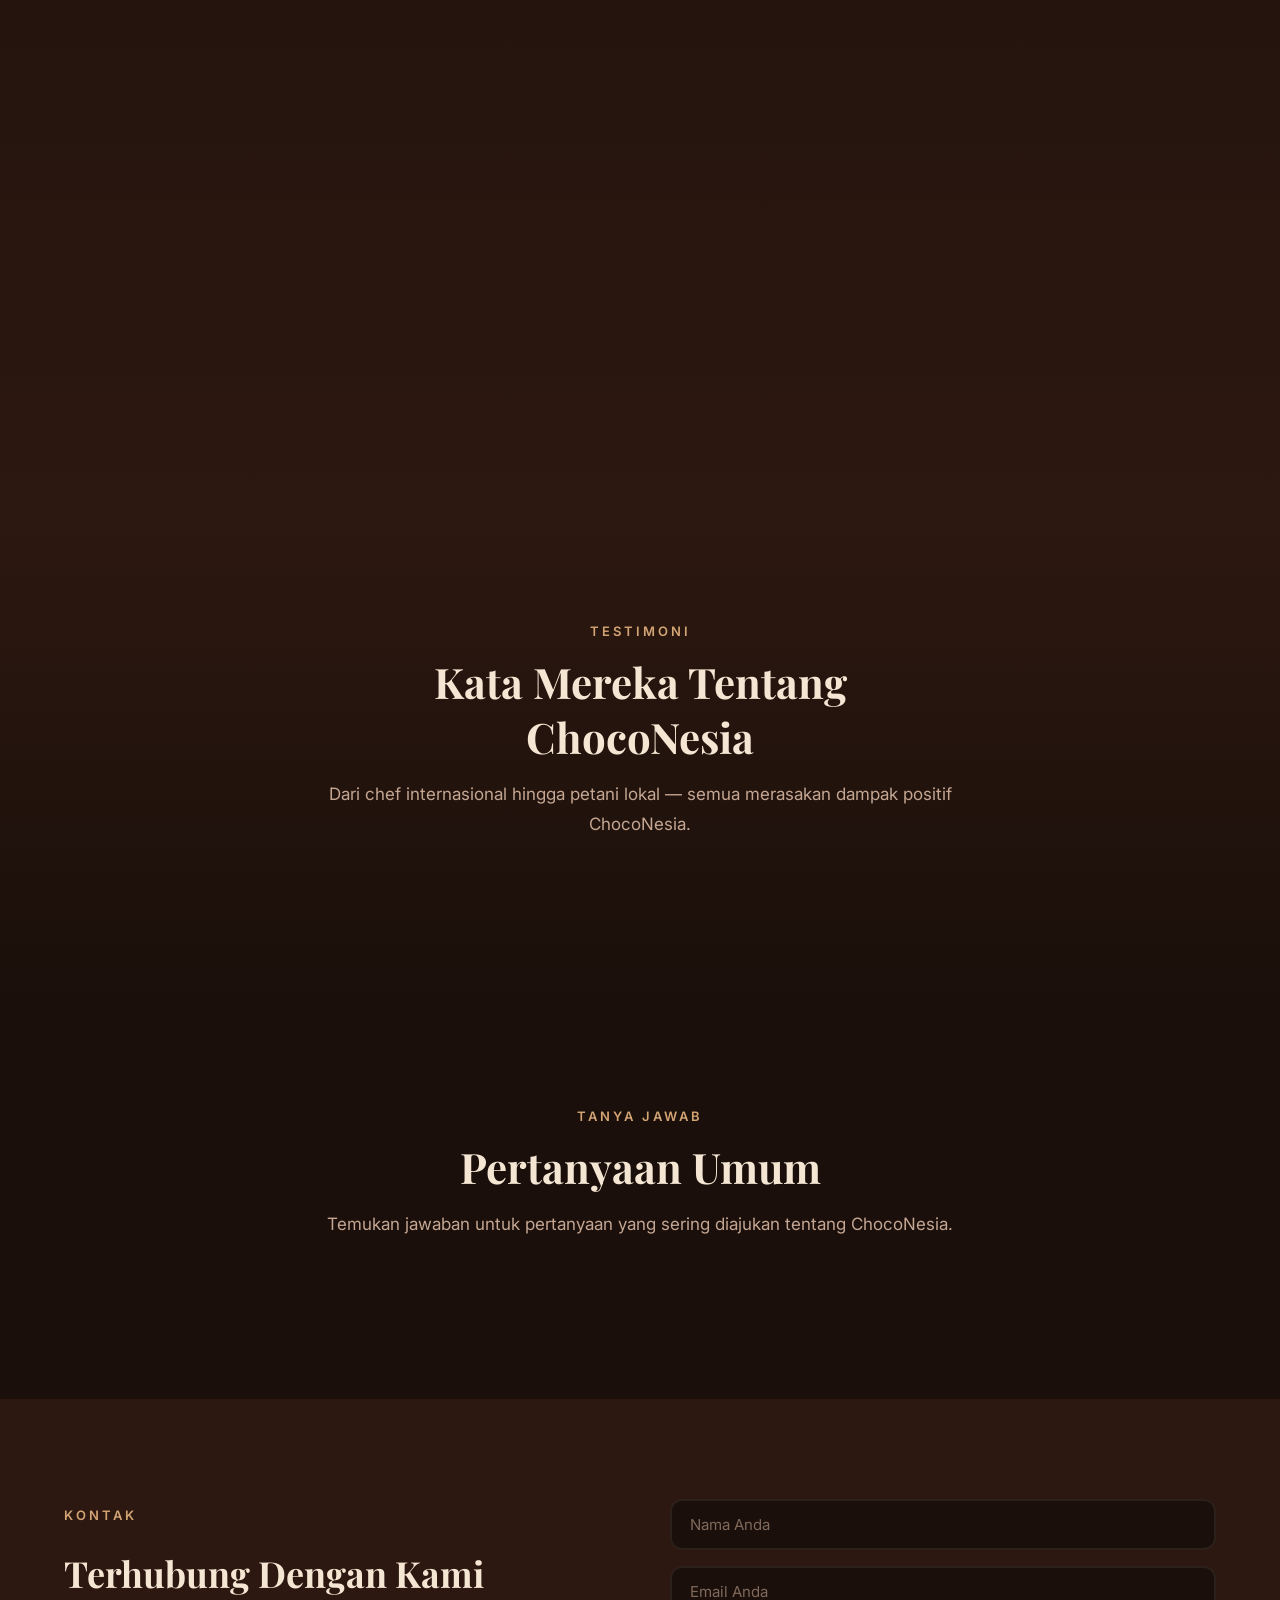
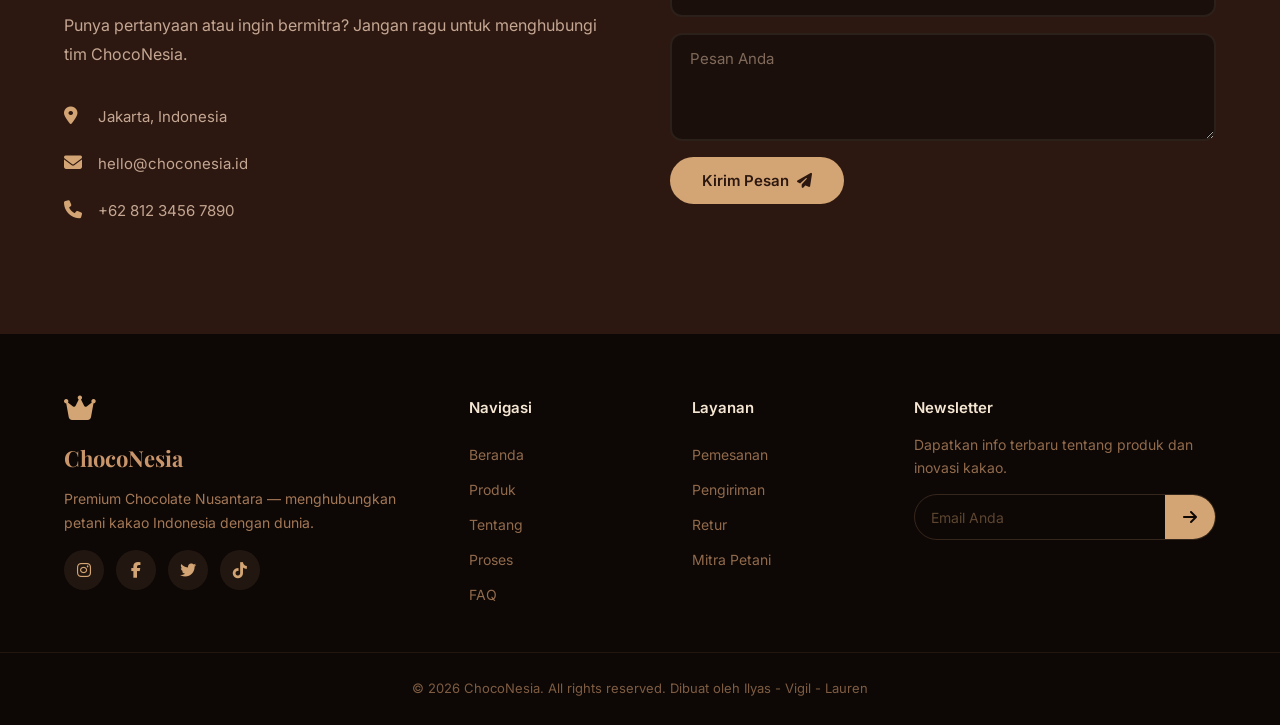
==== commit fa652c3e: "menambahkan loading screen" ====
--- a/index.html
+++ b/index.html
@@ -19,7 +19,7 @@
 
 <body>
   <!-- LOADING SCREEN -->
-  <!-- <div id="loading-screen">
+  <div id="loading-screen">
     <div class="loader-bean">
       <img src="images/cocoa-removebg.png" alt="logo">
     </div>
@@ -27,7 +27,7 @@
     <div class="loader-bar">
       <div class="loader-bar-fill"></div>
     </div>
-  </div> -->
+  </div>
 
   <!-- NAVBAR -->
   <nav id="navbar">
--- a/css/style.css
+++ b/css/style.css
@@ -138,7 +138,7 @@
 }
 
 /* ===== LOADING SCREEN ===== */
-/* #loading-screen {
+#loading-screen {
   position: fixed;
   inset: 0;
   z-index: 10000;
@@ -166,9 +166,9 @@
   width: 100px;
   height: 100px;
   object-fit: contain;
-} */
-
-/* @keyframes loaderPulse {
+}
+
+@keyframes loaderPulse {
   0%, 100% { transform: scale(1); }
   50% { transform: scale(1.25); }
 }
@@ -202,7 +202,38 @@
 @keyframes loaderFill {
   0% { width: 0%; }
   100% { width: 100%; }
-} */
+}
+
+/* ===== ACCESSIBILITY ===== */
+.sr-only {
+  position: absolute;
+  width: 1px;
+  height: 1px;
+  margin: -1px;
+  padding: 0;
+  overflow: hidden;
+  clip: rect(0, 0, 0, 0);
+  border: 0;
+}
+
+.skip-link {
+  position: fixed;
+  top: -100%;
+  left: 50%;
+  z-index: 10001;
+  transform: translateX(-50%);
+  background: var(--accent);
+  color: #fff;
+  padding: 10px 24px;
+  border-radius: 8px;
+  font-weight: 600;
+  text-decoration: none;
+  transition: top .3s;
+}
+
+.skip-link:focus {
+  top: 12px;
+}
 
 /* ===== NAVBAR ===== */
 #navbar {
@@ -610,6 +641,7 @@
   line-height: 1.7;
   display: -webkit-box;
   -webkit-line-clamp: 2;
+  line-clamp: 2;
   -webkit-box-orient: vertical;
   overflow: hidden;
 }
@@ -712,6 +744,14 @@
   opacity: 0;
   visibility: hidden;
   transition: all .4s;
+  border: none;
+  background: none;
+  padding: 0;
+  margin: 0;
+  max-width: 100%;
+  max-height: 100%;
+  width: 100%;
+  height: 100%;
 }
 
 .modal.active {
@@ -1127,6 +1167,26 @@
   border-radius: 50%;
   object-fit: cover;
   border: 2px solid var(--accent);
+}
+
+.tentang-mitra .testimonial-author {
+  border-top: none;
+  padding-top: 0;
+}
+
+.tentang-stats-grid {
+  max-width: 1000px;
+  margin-top: 40px;
+}
+
+.tentang-penyebaran .stat-card p:first-of-type {
+  font-weight: 600;
+  color: var(--accent);
+  margin-top: 12px;
+}
+
+.tentang-penyebaran .stat-card p:last-of-type {
+  font-size: 13px;
 }
 
 .testimonial-author h4 {
@@ -1992,6 +2052,12 @@
   display: flex;
   flex-direction: column;
   gap: 32px;
+  list-style: none;
+  padding: 0;
+}
+
+.proses-timeline li {
+  list-style: none;
 }
 
 .proses-card {
@@ -2116,4 +2182,4 @@
   .proses-body h3 {
     font-size: 18px;
   }
-}
+}
